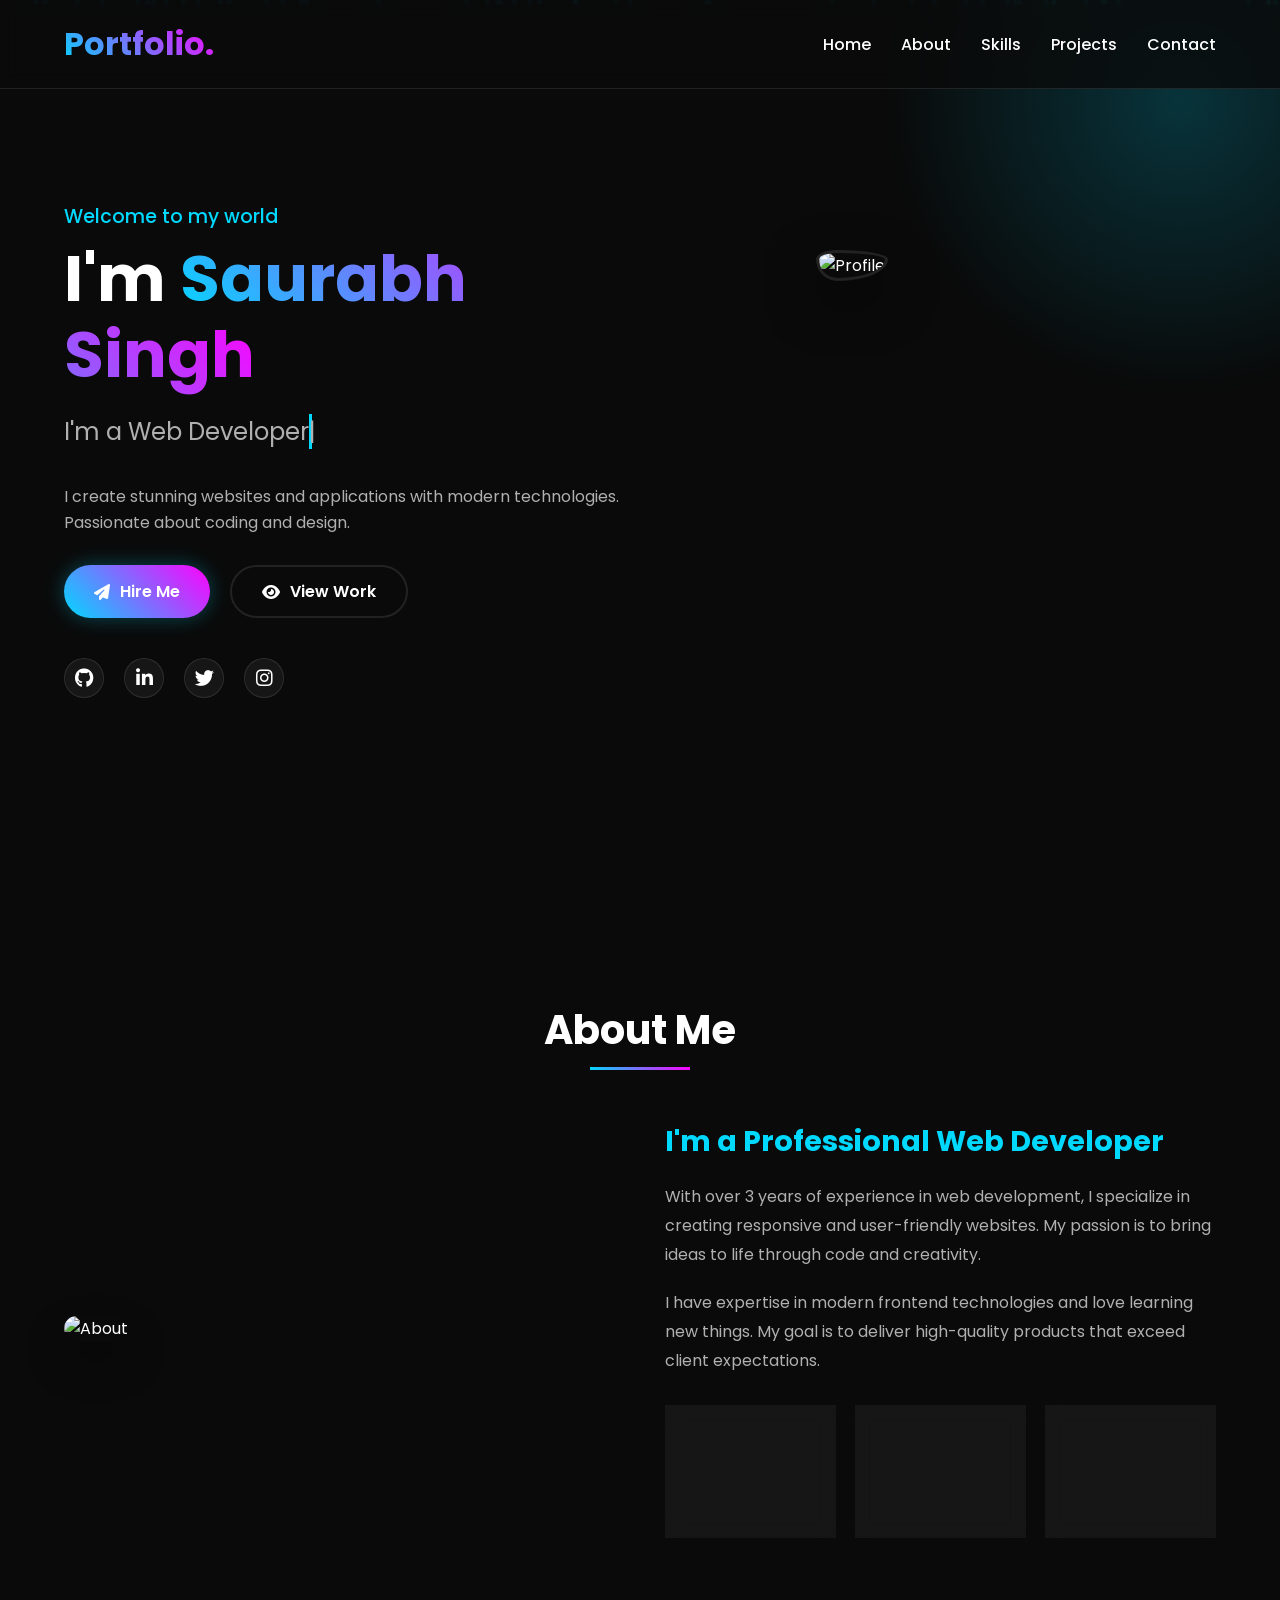
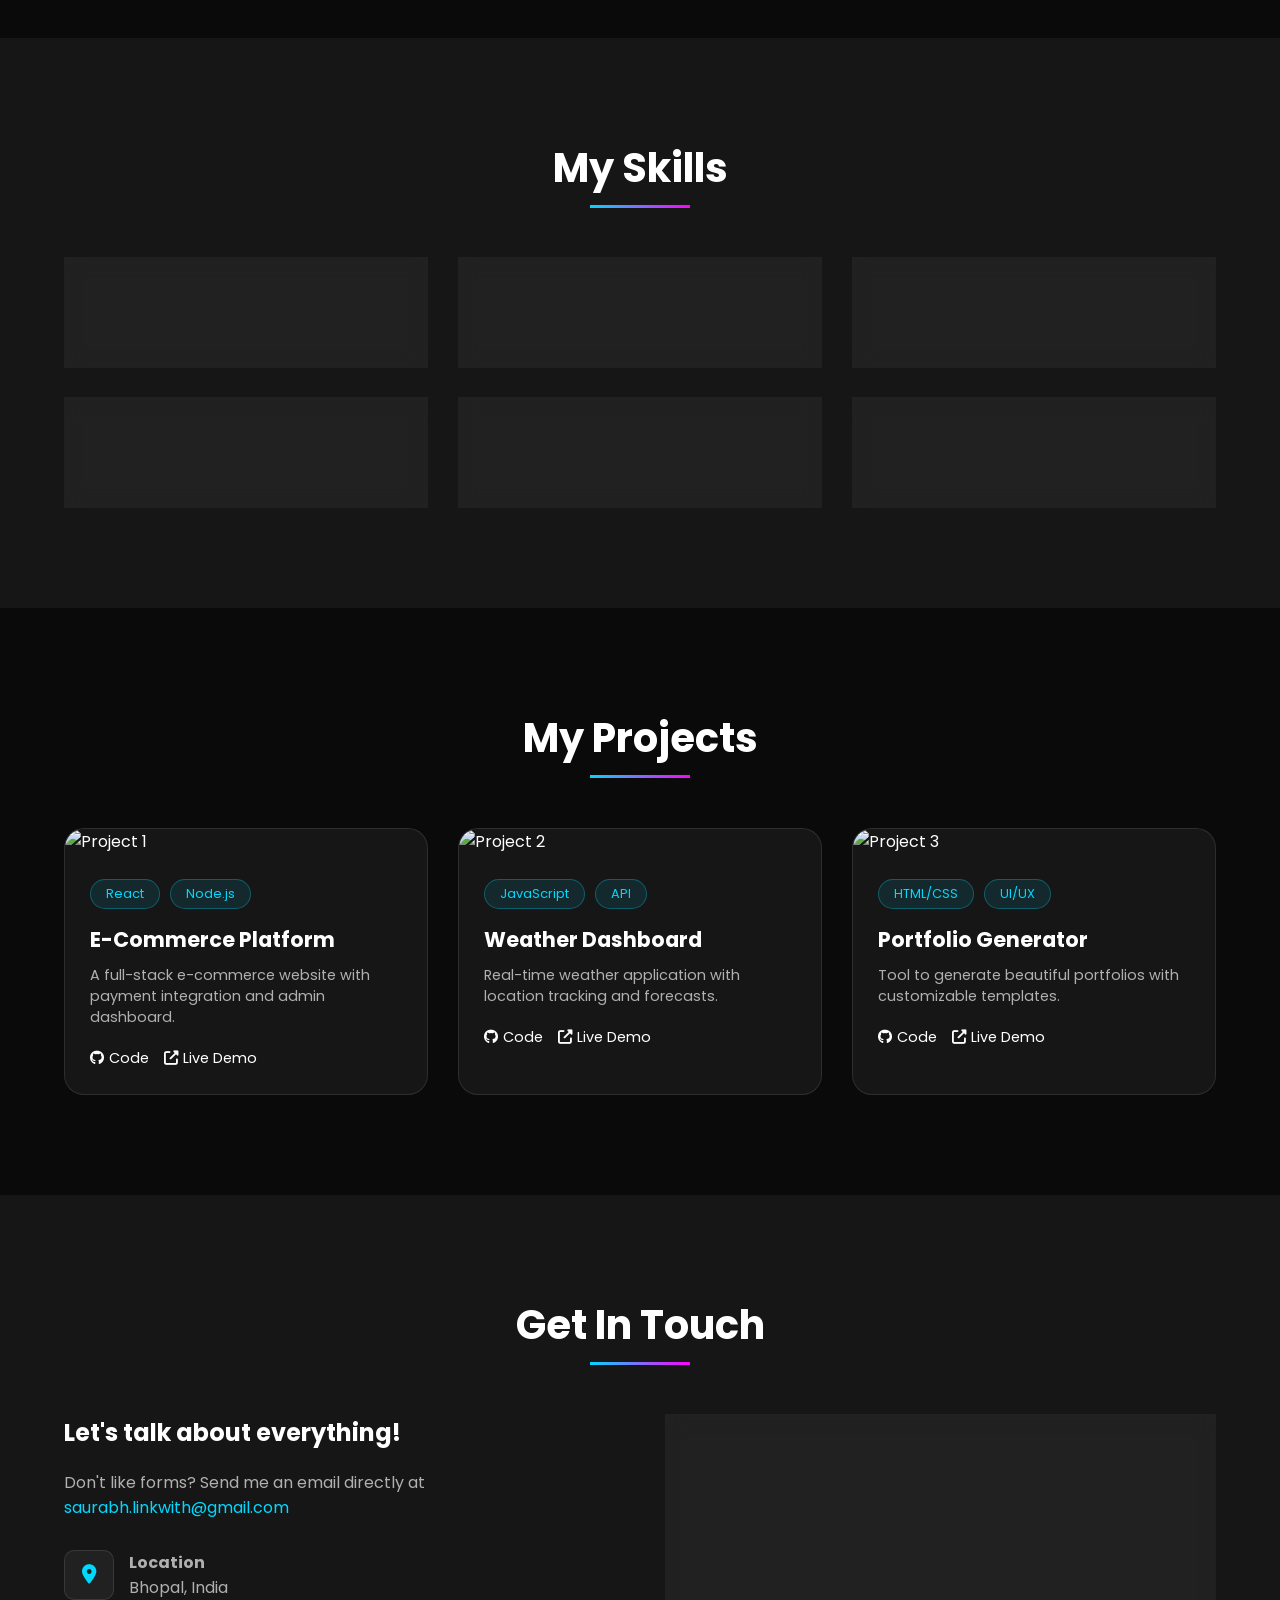
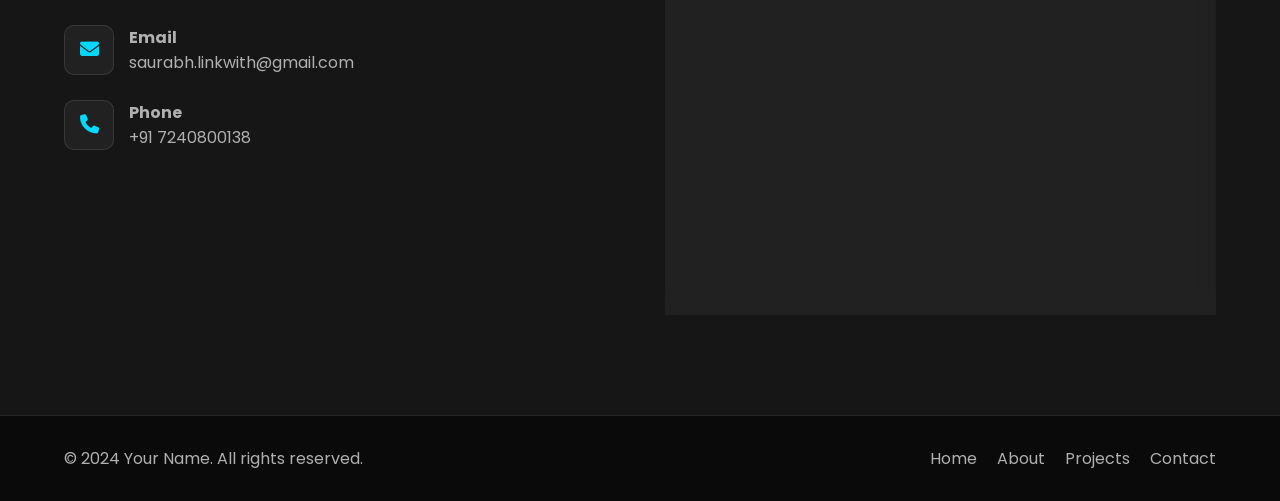
==== index.html @ 17ed1680 "Update index.html" ====
<!DOCTYPE html>
<html lang="en">
<head>
    <meta charset="UTF-8">
    <meta name="viewport" content="width=device-width, initial-scale=1.0">
    <title>Portfolio | Creative Developer</title>
    <link rel="stylesheet" href="style.css">
   
    <link rel="stylesheet" href="https://cdnjs.cloudflare.com/ajax/libs/font-awesome/6.4.0/css/all.min.css">
    <link href="https://fonts.googleapis.com/css2?family=Poppins:wght@300;400;500;600;700;800&display=swap" rel="stylesheet">
   <script src="script.js" defer></script>
</head>
<body>

    <!-- Preloader -->
    <div class="preloader">
        <div class="loader"></div>
    </div>

    <!-- Particles Background -->
    <div class="particles" id="particles"></div>

    <!-- Navigation -->
    <nav>
        <div class="logo">Portfolio.</div>
        <ul class="nav-links" id="navLinks">
            <li><a href="#home">Home</a></li>
            <li><a href="#about">About</a></li>
            <li><a href="#skills">Skills</a></li>
            <li><a href="#projects">Projects</a></li>
            <li><a href="#contact">Contact</a></li>
        </ul>
        <div class="hamburger" id="hamburger">
            <span></span>
            <span></span>
            <span></span>
        </div>
    </nav>

    <!-- Hero Section -->
    <section class="hero" id="home">
        <div class="hero-content">
            <div class="hero-subtitle">Welcome to my world</div>
            <h1 class="hero-title">I'm <span>Saurabh Singh</span></h1>
            <div class="typing-text">
                I'm a <span id="typing"></span><span class="cursor">|</span>
            </div>
            <p style="color: var(--text-gray); margin-bottom: 30px; line-height: 1.6;">
                I create stunning websites and applications with modern technologies. 
                Passionate about coding and design.
            </p>
            <div class="hero-buttons">
                <a href="#contact" class="btn btn-primary">
                    <i class="fas fa-paper-plane"></i> Hire Me
                </a>
                <a href="#projects" class="btn btn-secondary">
                    <i class="fas fa-eye"></i> View Work
                </a>
            </div>
            <div class="social-links">
                <a href="#"><i class="fab fa-github"></i></a>
                <a href="#"><i class="fab fa-linkedin-in"></i></a>
                <a href="#"><i class="fab fa-twitter"></i></a>
                <a href="#"><i class="fab fa-instagram"></i></a>
            </div>
        </div>
        <div class="hero-image">
            <img src="https://images.unsplash.com/photo-1507003211169-0a1dd7228f2d?w=400&h=400&fit=crop" alt="Profile">
        </div>
    </section>

    <!-- About Section -->
    <section id="about" class="reveal">
        <h2 class="section-title">About Me</h2>
        <div class="about-container">
            <div class="about-img">
                <img src="https://images.unsplash.com/photo-1498050108023-c5249f4df085?w=600&h=400&fit=crop" alt="About">
            </div>
            <div class="about-content">
                <h3>I'm a Professional Web Developer</h3>
                <p>
                    With over 3 years of experience in web development, I specialize in creating 
                    responsive and user-friendly websites. My passion is to bring ideas to life 
                    through code and creativity.
                </p>
                <p>
                    I have expertise in modern frontend technologies and love learning new things. 
                    My goal is to deliver high-quality products that exceed client expectations.
                </p>
                <div class="stats">
                    <div class="stat-item">
                        <div class="stat-number">50+</div>
                        <div class="stat-label">Projects Completed</div>
                    </div>
                    <div class="stat-item">
                        <div class="stat-number">30+</div>
                        <div class="stat-label">Happy Clients</div>
                    </div>
                    <div class="stat-item">
                        <div class="stat-number">3+</div>
                        <div class="stat-label">Years Experience</div>
                    </div>
                </div>
            </div>
        </div>
    </section>

    <!-- Skills Section -->
    <section id="skills" class="skills reveal">
        <h2 class="section-title">My Skills</h2>
        <div class="skills-container">
            <div class="skill-card">
                <div class="skill-header">
                    <span class="skill-name"><i class="fab fa-html5" style="color: #e34f26;"></i> HTML5</span>
                    <span class="skill-percent">95%</span>
                </div>
                <div class="skill-bar">
                    <div class="skill-progress" data-width="95"></div>
                </div>
            </div>

            <div class="skill-card">
                <div class="skill-header">
                    <span class="skill-name"><i class="fab fa-css3-alt" style="color: #264de4;"></i> CSS3</span>
                    <span class="skill-percent">90%</span>
                </div>
                <div class="skill-bar">
                    <div class="skill-progress" data-width="90"></div>
                </div>
            </div>

            <div class="skill-card">
                <div class="skill-header">
                    <span class="skill-name"><i class="fab fa-js" style="color: #f7df1e;"></i> JavaScript</span>
                    <span class="skill-percent">85%</span>
                </div>
                <div class="skill-bar">
                    <div class="skill-progress" data-width="85"></div>
                </div>
            </div>

            <div class="skill-card">
                <div class="skill-header">
                    <span class="skill-name"><i class="fab fa-react" style="color: #61dafb;"></i> React</span>
                    <span class="skill-percent">80%</span>
                </div>
                <div class="skill-bar">
                    <div class="skill-progress" data-width="80"></div>
                </div>
            </div>

            <div class="skill-card">
                <div class="skill-header">
                    <span class="skill-name"><i class="fab fa-node" style="color: #339933;"></i> Node.js</span>
                    <span class="skill-percent">75%</span>
                </div>
                <div class="skill-bar">
                    <div class="skill-progress" data-width="75"></div>
                </div>
            </div>

            <div class="skill-card">
                <div class="skill-header">
                    <span class="skill-name"><i class="fas fa-database" style="color: #ff6b6b;"></i> MongoDB</span>
                    <span class="skill-percent">70%</span>
                </div>
                <div class="skill-bar">
                    <div class="skill-progress" data-width="70"></div>
                </div>
            </div>
        </div>
    </section>

    <!-- Projects Section -->
    <section id="projects" class="reveal">
        <h2 class="section-title">My Projects</h2>
        <div class="projects-grid">
            <div class="project-card">
                <img src="https://images.unsplash.com/photo-1460925895917-afdab827c52f?w=600&h=400&fit=crop" alt="Project 1" class="project-img">
                <div class="project-content">
                    <div class="project-tags">
                        <span class="tag">React</span>
                        <span class="tag">Node.js</span>
                    </div>
                    <h3 class="project-title">E-Commerce Platform</h3>
                    <p class="project-desc">A full-stack e-commerce website with payment integration and admin dashboard.</p>
                    <div class="project-links">
                        <a href="#"><i class="fab fa-github"></i> Code</a>
                        <a href="#"><i class="fas fa-external-link-alt"></i> Live Demo</a>
                    </div>
                </div>
            </div>

            <div class="project-card">
                <img src="https://images.unsplash.com/photo-1551288049-bebda4e38f71?w=600&h=400&fit=crop" alt="Project 2" class="project-img">
                <div class="project-content">
                    <div class="project-tags">
                        <span class="tag">JavaScript</span>
                        <span class="tag">API</span>
                    </div>
                    <h3 class="project-title">Weather Dashboard</h3>
                    <p class="project-desc">Real-time weather application with location tracking and forecasts.</p>
                    <div class="project-links">
                        <a href="#"><i class="fab fa-github"></i> Code</a>
                        <a href="#"><i class="fas fa-external-link-alt"></i> Live Demo</a>
                    </div>
                </div>
            </div>

            <div class="project-card">
                <img src="https://images.unsplash.com/photo-1555421689-d68471e189f2?w=600&h=400&fit=crop" alt="Project 3" class="project-img">
                <div class="project-content">
                    <div class="project-tags">
                        <span class="tag">HTML/CSS</span>
                        <span class="tag">UI/UX</span>
                    </div>
                    <h3 class="project-title">Portfolio Generator</h3>
                    <p class="project-desc">Tool to generate beautiful portfolios with customizable templates.</p>
                    <div class="project-links">
                        <a href="#"><i class="fab fa-github"></i> Code</a>
                        <a href="#"><i class="fas fa-external-link-alt"></i> Live Demo</a>
                    </div>
                </div>
            </div>
        </div>
    </section>

    <!-- Contact Section -->
    <section id="contact" class="contact reveal">
        <h2 class="section-title">Get In Touch</h2>
        <div class="contact-container">
            <div class="contact-info">
                <h3>Let's talk about everything!</h3>
                <p style="color: var(--text-gray); margin-bottom: 30px;">
                    Don't like forms? Send me an email directly at 
                    <span style="color: var(--primary-color);">saurabh.linkwith@gmail.com</span>
                </p>
                
                <div class="contact-item">
                    <div class="contact-icon">
                        <i class="fas fa-map-marker-alt"></i>
                    </div>
                    <div>
                        <h4>Location</h4>
                        <p>Bhopal, India</p>
                    </div>
                </div>

                <div class="contact-item">
                    <div class="contact-icon">
                        <i class="fas fa-envelope"></i>
                    </div>
                    <div>
                        <h4>Email</h4>
                        <p>saurabh.linkwith@gmail.com</p>
                    </div>
                </div>

                <div class="contact-item">
                    <div class="contact-icon">
                        <i class="fas fa-phone"></i>
                    </div>
                    <div>
                        <h4>Phone</h4>
                        <p>+91 7240800138</p>
                    </div>
                </div>
            </div>

         <form class="contact-form" action="https://formsubmit.co/saurabh.linkwith@gmail.com" method="POST">

    <div class="form-group">
        <input type="text" name="name" placeholder="Your Name" required>
    </div>

    <div class="form-group">
        <input type="email" name="email" placeholder="Your Email" required>
    </div>

    <div class="form-group">
        <input type="text" name="subject" placeholder="Subject">
    </div>

    <div class="form-group">
        <textarea name="message" placeholder="Your Message" required></textarea>
    </div>

    <input type="hidden" name="_captcha" value="false">
    <input type="hidden" name="_template" value="table">
    <input type="hidden" name="_subject" value="New Portfolio Message!">

    <button type="submit" class="submit-btn">
        Send Message
    </button>

</form>

        </div>
    </section>

    <!-- Footer -->
    <footer>
    
        <div class="footer-content">
            <p>&copy; 2024 Your Name. All rights reserved.</p>
            
                        <div class="footer-links">
                <a href="#home">Home</a>
                <a href="#about">About</a>
                <a href="#projects">Projects</a>
                <a href="#contact">Contact</a>
            </div>
        </div>
    </footer>
    
 
   
</body>
</html>
---- style.css ----
* {
            margin: 0;
            padding: 0;
            box-sizing: border-box;
            font-family: 'Poppins', sans-serif;
        }

        :root {
            --primary-color: #00d9ff;
            --secondary-color: #ff00ff;
            --bg-dark: #0a0a0a;
            --bg-light: #161616;
            --text-white: #ffffff;
            --text-gray: #b0b0b0;
            --glass-bg: rgba(255, 255, 255, 0.05);
            --glass-border: rgba(255, 255, 255, 0.1);
        }

        html {
            scroll-behavior: smooth;
        }

        body {
            background-color: var(--bg-dark);
            color: var(--text-white);
            overflow-x: hidden;
        }

        /* Custom Scrollbar */
        ::-webkit-scrollbar {
            width: 10px;
        }

        ::-webkit-scrollbar-track {
            background: var(--bg-dark);
        }

        ::-webkit-scrollbar-thumb {
            background: var(--primary-color);
            border-radius: 5px;
        }

        /* Preloader */
        .preloader {
            position: fixed;
            top: 0;
            left: 0;
            width: 100%;
            height: 100%;
            background: var(--bg-dark);
            display: flex;
            justify-content: center;
            align-items: center;
            z-index: 9999;
            transition: opacity 0.5s ease;
        }

        .preloader.hidden {
            opacity: 0;
            pointer-events: none;
        }

        .loader {
            width: 50px;
            height: 50px;
            border: 3px solid transparent;
            border-top-color: var(--primary-color);
            border-radius: 50%;
            animation: spin 1s linear infinite;
        }

        @keyframes spin {
            to { transform: rotate(360deg); }
        }

        /* Navigation */
        nav {
            position: fixed;
            top: 0;
            width: 100%;
            padding: 20px 5%;
            display: flex;
            justify-content: space-between;
            align-items: center;
            z-index: 1000;
            background: rgba(10, 10, 10, 0.8);
            backdrop-filter: blur(10px);
            border-bottom: 1px solid var(--glass-border);
        }

        .logo {
            font-size: 2rem;
            font-weight: 700;
            background: linear-gradient(45deg, var(--primary-color), var(--secondary-color));
            -webkit-background-clip: text;
            -webkit-text-fill-color: transparent;
            cursor: pointer;
        }

        .nav-links {
            display: flex;
            gap: 30px;
            list-style: none;
        }

        .nav-links a {
            color: var(--text-white);
            text-decoration: none;
            font-weight: 500;
            position: relative;
            transition: 0.3s;
        }

        .nav-links a::after {
            content: '';
            position: absolute;
            bottom: -5px;
            left: 0;
            width: 0;
            height: 2px;
            background: var(--primary-color);
            transition: 0.3s;
        }

        .nav-links a:hover::after {
            width: 100%;
        }

        .nav-links a:hover {
            color: var(--primary-color);
        }

        .hamburger {
            display: none;
            flex-direction: column;
            cursor: pointer;
            gap: 5px;
        }

        .hamburger span {
            width: 25px;
            height: 3px;
            background: var(--text-white);
            transition: 0.3s;
            border-radius: 3px;
        }

        /* Hero Section */
        .hero {
            min-height: 100vh;
            display: flex;
            align-items: center;
            padding: 0 5%;
            position: relative;
            overflow: hidden;
        }

        .hero::before {
            content: '';
            position: absolute;
            width: 600px;
            height: 600px;
            background: radial-gradient(circle, var(--primary-color) 0%, transparent 70%);
            opacity: 0.2;
            top: -200px;
            right: -200px;
            animation: float 6s ease-in-out infinite;
        }

        @keyframes float {
            0%, 100% { transform: translate(0, 0); }
            50% { transform: translate(-30px, -30px); }
        }

        .hero-content {
            max-width: 600px;
            z-index: 1;
        }

        .hero-subtitle {
            color: var(--primary-color);
            font-size: 1.2rem;
            margin-bottom: 10px;
            font-weight: 500;
        }

        .hero-title {
            font-size: 4rem;
            font-weight: 700;
            line-height: 1.2;
            margin-bottom: 20px;
        }

        .hero-title span {
            background: linear-gradient(45deg, var(--primary-color), var(--secondary-color));
            -webkit-background-clip: text;
            -webkit-text-fill-color: transparent;
        }

        .typing-text {
            font-size: 1.5rem;
            color: var(--text-gray);
            margin-bottom: 30px;
            height: 40px;
        }

        .cursor {
            display: inline-block;
            width: 3px;
            background-color: var(--primary-color);
            animation: blink 1s infinite;
        }

        @keyframes blink {
            0%, 50% { opacity: 1; }
            51%, 100% { opacity: 0; }
        }

        .hero-buttons {
            display: flex;
            gap: 20px;
            margin-bottom: 40px;
        }

        .btn {
            padding: 12px 30px;
            border-radius: 30px;
            text-decoration: none;
            font-weight: 600;
            transition: 0.3s;
            display: inline-flex;
            align-items: center;
            gap: 10px;
        }

        .btn-primary {
            background: linear-gradient(45deg, var(--primary-color), var(--secondary-color));
            color: white;
            border: none;
            box-shadow: 0 0 20px rgba(0, 217, 255, 0.3);
        }

        .btn-primary:hover {
            transform: translateY(-3px);
            box-shadow: 0 10px 30px rgba(0, 217, 255, 0.5);
        }

        .btn-secondary {
            border: 2px solid var(--glass-border);
            color: var(--text-white);
            background: transparent;
        }

        .btn-secondary:hover {
            background: var(--glass-bg);
            border-color: var(--primary-color);
            transform: translateY(-3px);
        }

        .social-links {
            display: flex;
            gap: 20px;
        }

        .social-links a {
            width: 40px;
            height: 40px;
            border-radius: 50%;
            background: var(--glass-bg);
            border: 1px solid var(--glass-border);
            display: flex;
            align-items: center;
            justify-content: center;
            color: var(--text-white);
            text-decoration: none;
            transition: 0.3s;
            font-size: 1.2rem;
        }

        .social-links a:hover {
            background: var(--primary-color);
            transform: translateY(-5px) rotate(360deg);
            border-color: var(--primary-color);
        }

        .hero-image {
            position: absolute;
            right: 5%;
            top: 50%;
            transform: translateY(-50%);
            width: 400px;
            height: 400px;
            z-index: 1;
        }

        .hero-image img {
            width: 100%;
            height: 100%;
            object-fit: cover;
            border-radius: 30% 70% 70% 30% / 30% 30% 70% 70%;
            animation: morph 8s ease-in-out infinite;
            border: 3px solid var(--glass-border);
            box-shadow: 0 20px 50px rgba(0, 0, 0, 0.5);
        }

        @keyframes morph {
            0%, 100% { border-radius: 30% 70% 70% 30% / 30% 30% 70% 70%; }
            25% { border-radius: 58% 42% 75% 25% / 76% 46% 54% 24%; }
            50% { border-radius: 50% 50% 33% 67% / 55% 27% 73% 45%; }
            75% { border-radius: 33% 67% 58% 42% / 63% 68% 32% 37%; }
        }

        /* About Section */
        section {
            padding: 100px 5%;
        }

        .section-title {
            font-size: 2.5rem;
            text-align: center;
            margin-bottom: 60px;
            position: relative;
        }

        .section-title::after {
            content: '';
            position: absolute;
            bottom: -10px;
            left: 50%;
            transform: translateX(-50%);
            width: 100px;
            height: 3px;
            background: linear-gradient(45deg, var(--primary-color), var(--secondary-color));
        }

        .about-container {
            display: grid;
            grid-template-columns: 1fr 1fr;
            gap: 50px;
            align-items: center;
        }

        .about-img {
            position: relative;
        }

        .about-img img {
            width: 100%;
            border-radius: 20px;
            box-shadow: 0 20px 40px rgba(0, 0, 0, 0.3);
        }

        .about-content h3 {
            font-size: 1.8rem;
            margin-bottom: 20px;
            color: var(--primary-color);
        }

        .about-content p {
            color: var(--text-gray);
            line-height: 1.8;
            margin-bottom: 20px;
        }

        .stats {
            display: grid;
            grid-template-columns: repeat(3, 1fr);
            gap: 20px;
            margin-top: 30px;
        }

        .stat-item {
            text-align: center;
            padding: 20px;
            background: var(--glass-bg);
            border: 1px solid var(--glass-border);
            border-radius: 10px;
            backdrop-filter: blur(10px);
        }

        .stat-number {
            font-size: 2rem;
            font-weight: 700;
            color: var(--primary-color);
        }

        .stat-label {
            color: var(--text-gray);
            font-size: 0.9rem;
        }

        /* Skills Section */
        .skills {
            background: var(--bg-light);
        }

        .skills-container {
            display: grid;
            grid-template-columns: repeat(auto-fit, minmax(300px, 1fr));
            gap: 30px;
        }

        .skill-card {
            background: var(--glass-bg);
            border: 1px solid var(--glass-border);
            border-radius: 15px;
            padding: 30px;
            backdrop-filter: blur(10px);
            transition: 0.3s;
        }

        .skill-card:hover {
            transform: translateY(-10px);
            border-color: var(--primary-color);
            box-shadow: 0 10px 30px rgba(0, 217, 255, 0.1);
        }

        .skill-header {
            display: flex;
            justify-content: space-between;
            margin-bottom: 15px;
            align-items: center;
        }

        .skill-name {
            font-weight: 600;
            display: flex;
            align-items: center;
            gap: 10px;
        }

        .skill-percent {
            color: var(--primary-color);
            font-weight: 600;
        }

        .skill-bar {
            height: 8px;
            background: rgba(255, 255, 255, 0.1);
            border-radius: 10px;
            overflow: hidden;
        }

        .skill-progress {
            height: 100%;
            background: linear-gradient(45deg, var(--primary-color), var(--secondary-color));
            border-radius: 10px;
            width: 0;
            transition: width 1.5s ease;
        }

        /* Projects Section */
        .projects-grid {
            display: grid;
            grid-template-columns: repeat(auto-fit, minmax(350px, 1fr));
            gap: 30px;
        }

        .project-card {
            position: relative;
            border-radius: 20px;
            overflow: hidden;
            background: var(--bg-light);
            border: 1px solid var(--glass-border);
            transition: 0.3s;
        }

        .project-card:hover {
            transform: translateY(-10px);
            box-shadow: 0 20px 40px rgba(0, 0, 0, 0.4);
        }

        .project-img {
            width: 100%;
            height: 250px;
            object-fit: cover;
            transition: 0.5s;
        }

        .project-card:hover .project-img {
            transform: scale(1.1);
        }

        .project-content {
            padding: 25px;
        }

        .project-tags {
            display: flex;
            gap: 10px;
            margin-bottom: 15px;
            flex-wrap: wrap;
        }

        .tag {
            padding: 5px 15px;
            background: rgba(0, 217, 255, 0.1);
            color: var(--primary-color);
            border-radius: 20px;
            font-size: 0.8rem;
            border: 1px solid rgba(0, 217, 255, 0.3);
        }

        .project-title {
            font-size: 1.3rem;
            margin-bottom: 10px;
        }

        .project-desc {
            color: var(--text-gray);
            font-size: 0.9rem;
            margin-bottom: 20px;
        }

        .project-links {
            display: flex;
            gap: 15px;
        }

        .project-links a {
            color: var(--text-white);
            text-decoration: none;
            display: flex;
            align-items: center;
            gap: 5px;
            font-size: 0.9rem;
            transition: 0.3s;
        }

        .project-links a:hover {
            color: var(--primary-color);
        }

        /* Contact Section */
        .contact {
            background: var(--bg-light);
        }

        .contact-container {
            display: grid;
            grid-template-columns: 1fr 1fr;
            gap: 50px;
        }

        .contact-info h3 {
            font-size: 1.5rem;
            margin-bottom: 20px;
        }

        .contact-item {
            display: flex;
            align-items: center;
            gap: 15px;
            margin-bottom: 25px;
            color: var(--text-gray);
        }

        .contact-icon {
            width: 50px;
            height: 50px;
            background: var(--glass-bg);
            border: 1px solid var(--glass-border);
            border-radius: 10px;
            display: flex;
            align-items: center;
            justify-content: center;
            color: var(--primary-color);
            font-size: 1.2rem;
        }

        .contact-form {
            background: var(--glass-bg);
            border: 1px solid var(--glass-border);
            padding: 40px;
            border-radius: 20px;
            backdrop-filter: blur(10px);
        }

        .form-group {
            margin-bottom: 20px;
        }

        .form-group input,
        .form-group textarea {
            width: 100%;
            padding: 15px;
            background: rgba(255, 255, 255, 0.05);
            border: 1px solid var(--glass-border);
            border-radius: 10px;
            color: var(--text-white);
            font-family: 'Poppins', sans-serif;
            transition: 0.3s;
            outline: none;
        }

        .form-group input:focus,
        .form-group textarea:focus {
            border-color: var(--primary-color);
            background: rgba(255, 255, 255, 0.1);
        }

        .form-group textarea {
            resize: none;
            height: 120px;
        }

        .submit-btn {
            width: 100%;
            padding: 15px;
            background: linear-gradient(45deg, var(--primary-color), var(--secondary-color));
            border: none;
            border-radius: 10px;
            color: white;
            font-weight: 600;
            cursor: pointer;
            transition: 0.3s;
            font-size: 1rem;
        }

        .submit-btn:hover {
            transform: translateY(-3px);
            box-shadow: 0 10px 30px rgba(0, 217, 255, 0.3);
        }

        /* Footer */
        footer {
            background: var(--bg-dark);
            border-top: 1px solid var(--glass-border);
            padding: 30px 5%;
            text-align: center;
            color: var(--text-gray);
        }

        .footer-content {
            display: flex;
            justify-content: space-between;
            align-items: center;
            flex-wrap: wrap;
            gap: 20px;
        }

        .footer-links {
            display: flex;
            gap: 20px;
        }

        .footer-links a {
            color: var(--text-gray);
            text-decoration: none;
            transition: 0.3s;
        }

        .footer-links a:hover {
            color: var(--primary-color);
        }

        /* Responsive Design */
        @media (max-width: 968px) {
            .hero-image {
                display: none;
            }

            .hero-content {
                max-width: 100%;
                text-align: center;
            }

            .hero-buttons {
                justify-content: center;
            }

            .social-links {
                justify-content: center;
            }

            .about-container,
            .contact-container {
                grid-template-columns: 1fr;
            }

            .about-img {
                order: -1;
            }

            .nav-links {
                position: fixed;
                top: 70px;
                right: -100%;
                width: 100%;
                height: calc(100vh - 70px);
                background: var(--bg-dark);
                flex-direction: column;
                align-items: center;
                padding-top: 50px;
                transition: 0.3s;
                border-left: 1px solid var(--glass-border);
            }

            .nav-links.active {
                right: 0;
            }

            .hamburger {
                display: flex;
            }

            .hamburger.active span:nth-child(1) {
                transform: rotate(45deg) translate(5px, 5px);
            }

            .hamburger.active span:nth-child(2) {
                opacity: 0;
            }

            .hamburger.active span:nth-child(3) {
                transform: rotate(-45deg) translate(7px, -6px);
            }

            .hero-title {
                font-size: 2.5rem;
            }

            .projects-grid {
                grid-template-columns: 1fr;
            }
        }

        @media (max-width: 480px) {
            .hero-title {
                font-size: 2rem;
            }

            .typing-text {
                font-size: 1.2rem;
            }

            .section-title {
                font-size: 2rem;
            }

            .stats {
                grid-template-columns: 1fr;
            }

            .btn {
                padding: 10px 20px;
                font-size: 0.9rem;
            }
        }

        /* Scroll Animation Classes */
        .reveal {
            opacity: 0;
            transform: translateY(30px);
            transition: all 0.8s ease;
        }

        .reveal.active {
            opacity: 1;
            transform: translateY(0);
        }

        /* Particle Background Effect */
        .particles {
            position: fixed;
            top: 0;
            left: 0;
            width: 100%;
            height: 100%;
            pointer-events: none;
            z-index: -1;
        }

        .particle {
            position: absolute;
            width: 5px;
            height: 5px;
            background: var(--primary-color);
            border-radius: 50%;
            opacity: 0.3;
            animation: particle-float 20s infinite linear;
        }

        @keyframes particle-float {
            0% {
                transform: translateY(100vh) translateX(0);
                opacity: 0;
            }
            10% {
                opacity: 0.3;
            }
            90% {
                opacity: 0.3;
            }
            100% {
                transform: translateY(-100vh) translateX(100px);
                opacity: 0;
            }
        }
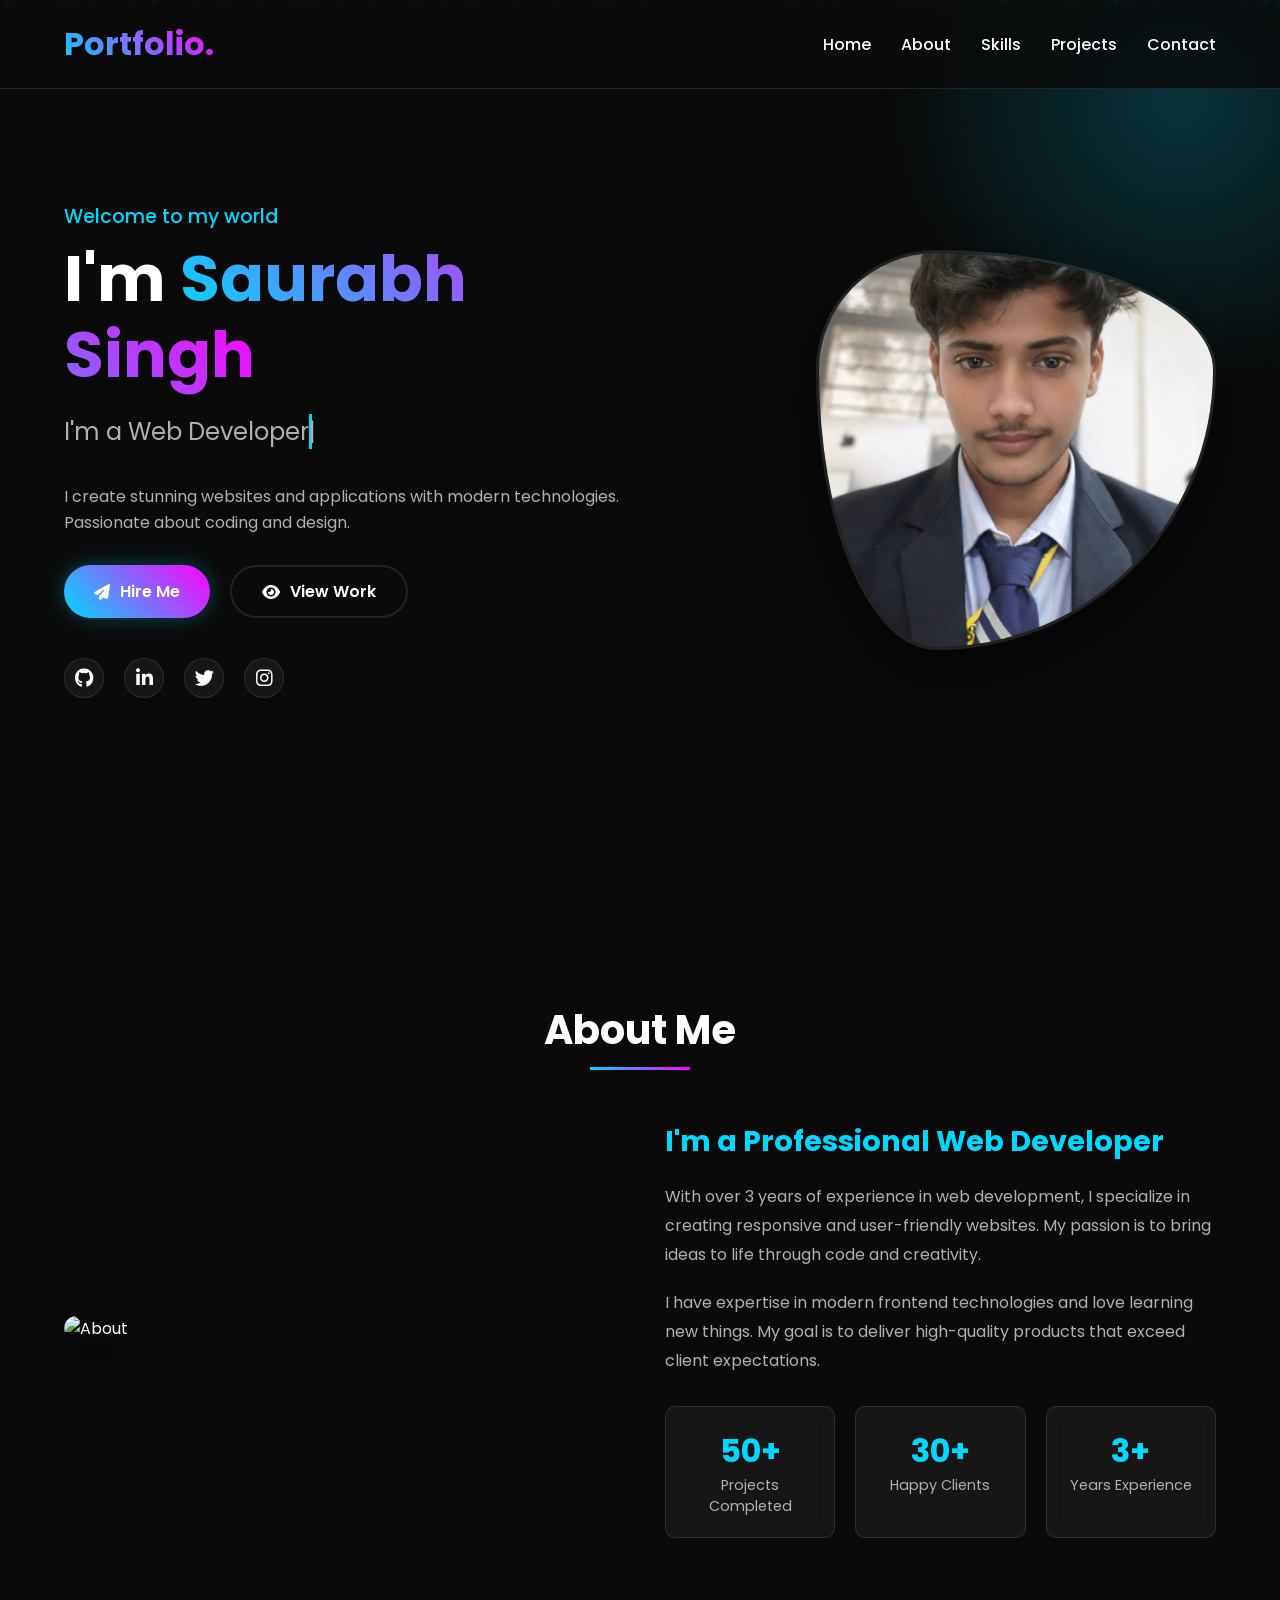
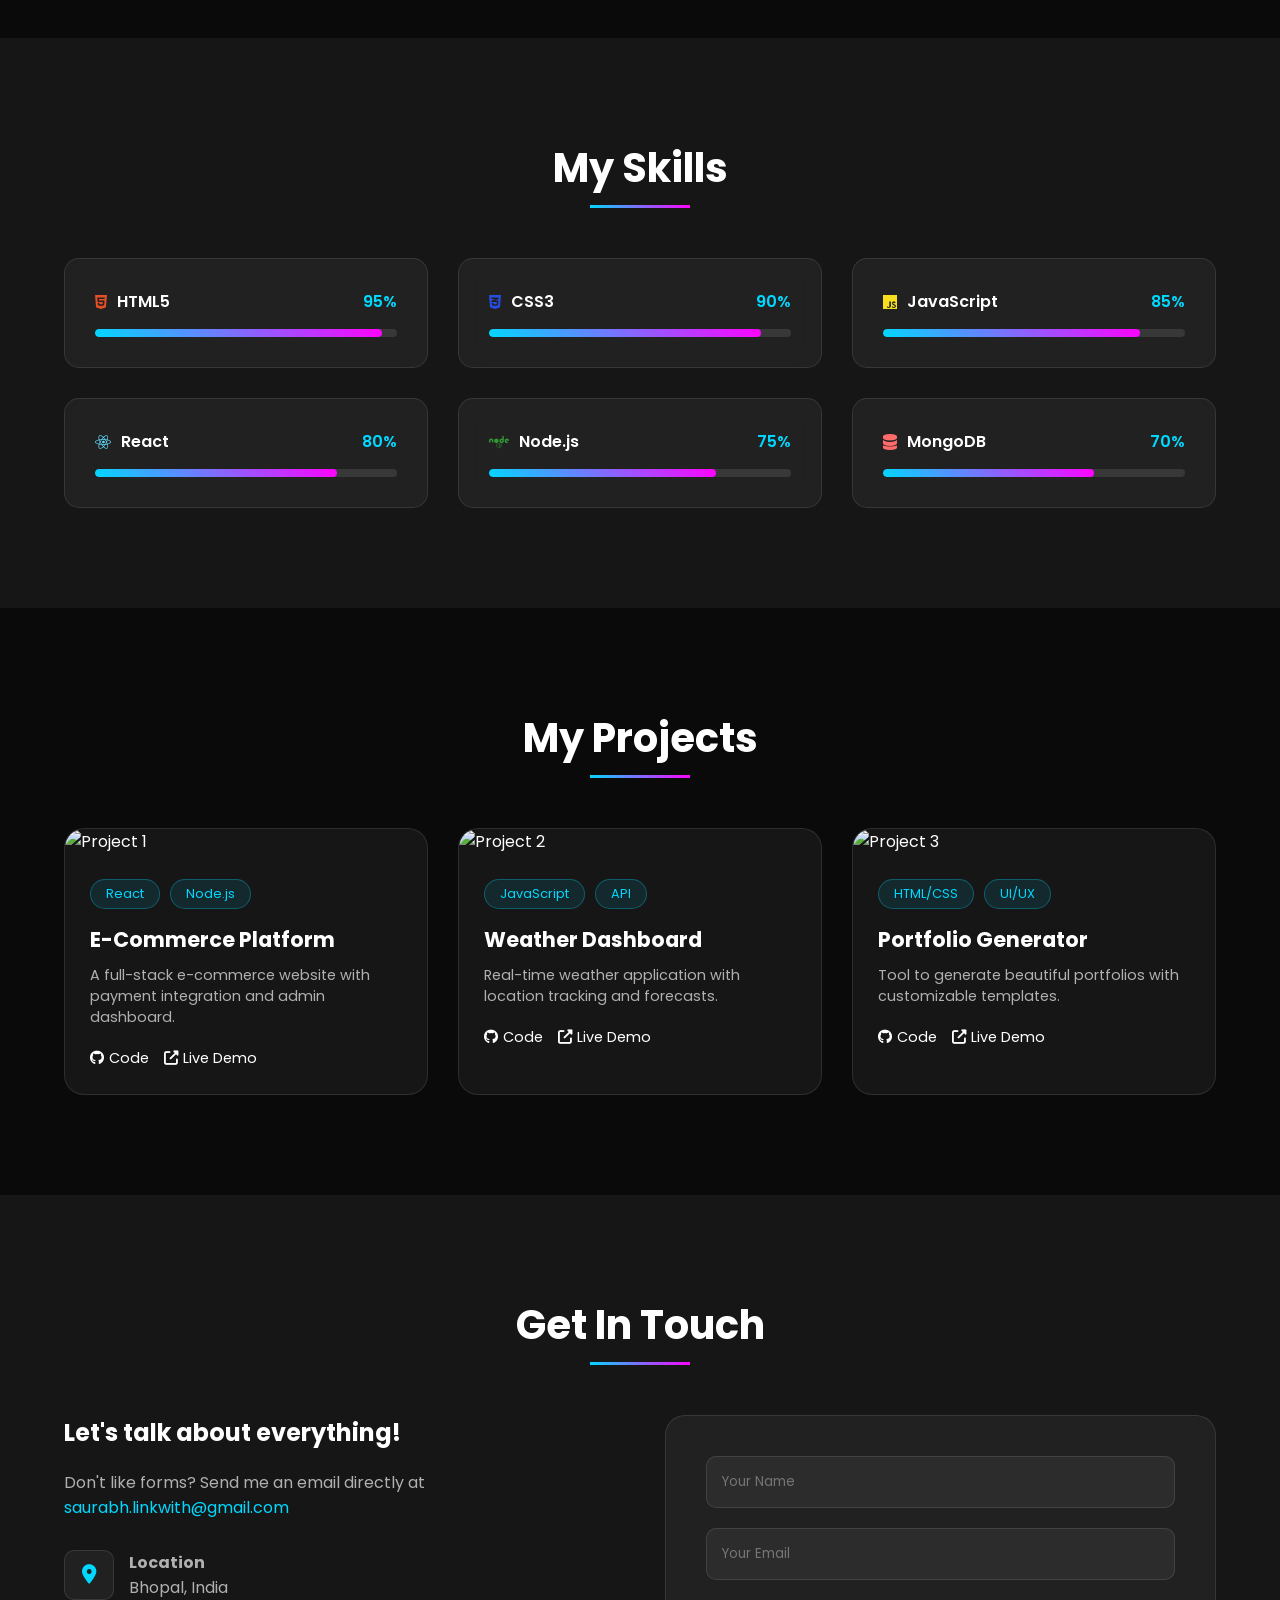
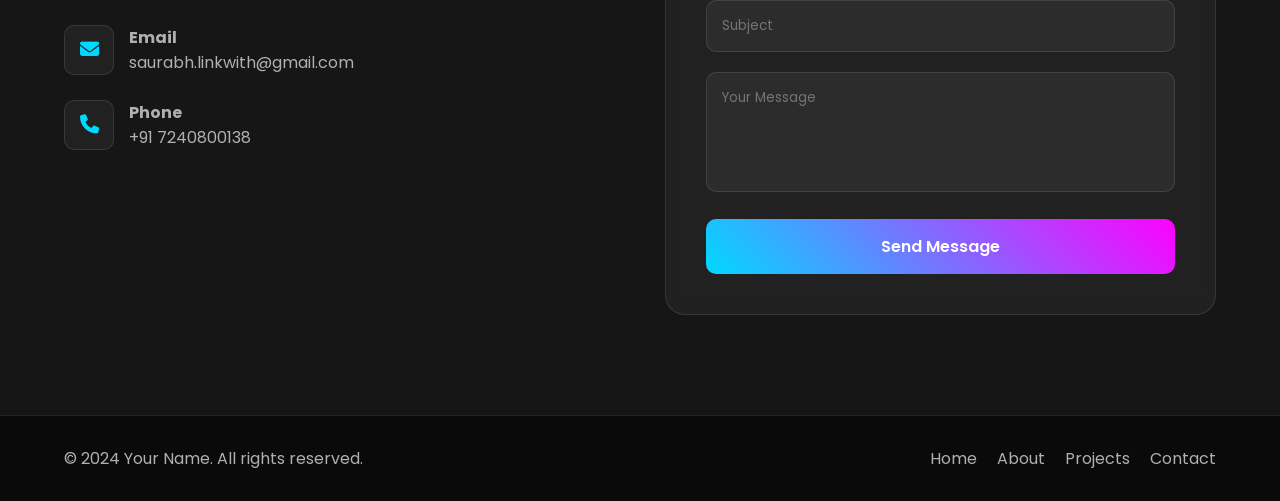
==== commit 5a51642e: "Update index.html" ====
--- a/index.html
+++ b/index.html
@@ -65,7 +65,7 @@
             </div>
         </div>
         <div class="hero-image">
-            <img src="https://images.unsplash.com/photo-1507003211169-0a1dd7228f2d?w=400&h=400&fit=crop" alt="Profile">
+            <img src="Saurabh.jpeg" alt="Profile">
         </div>
     </section>
 
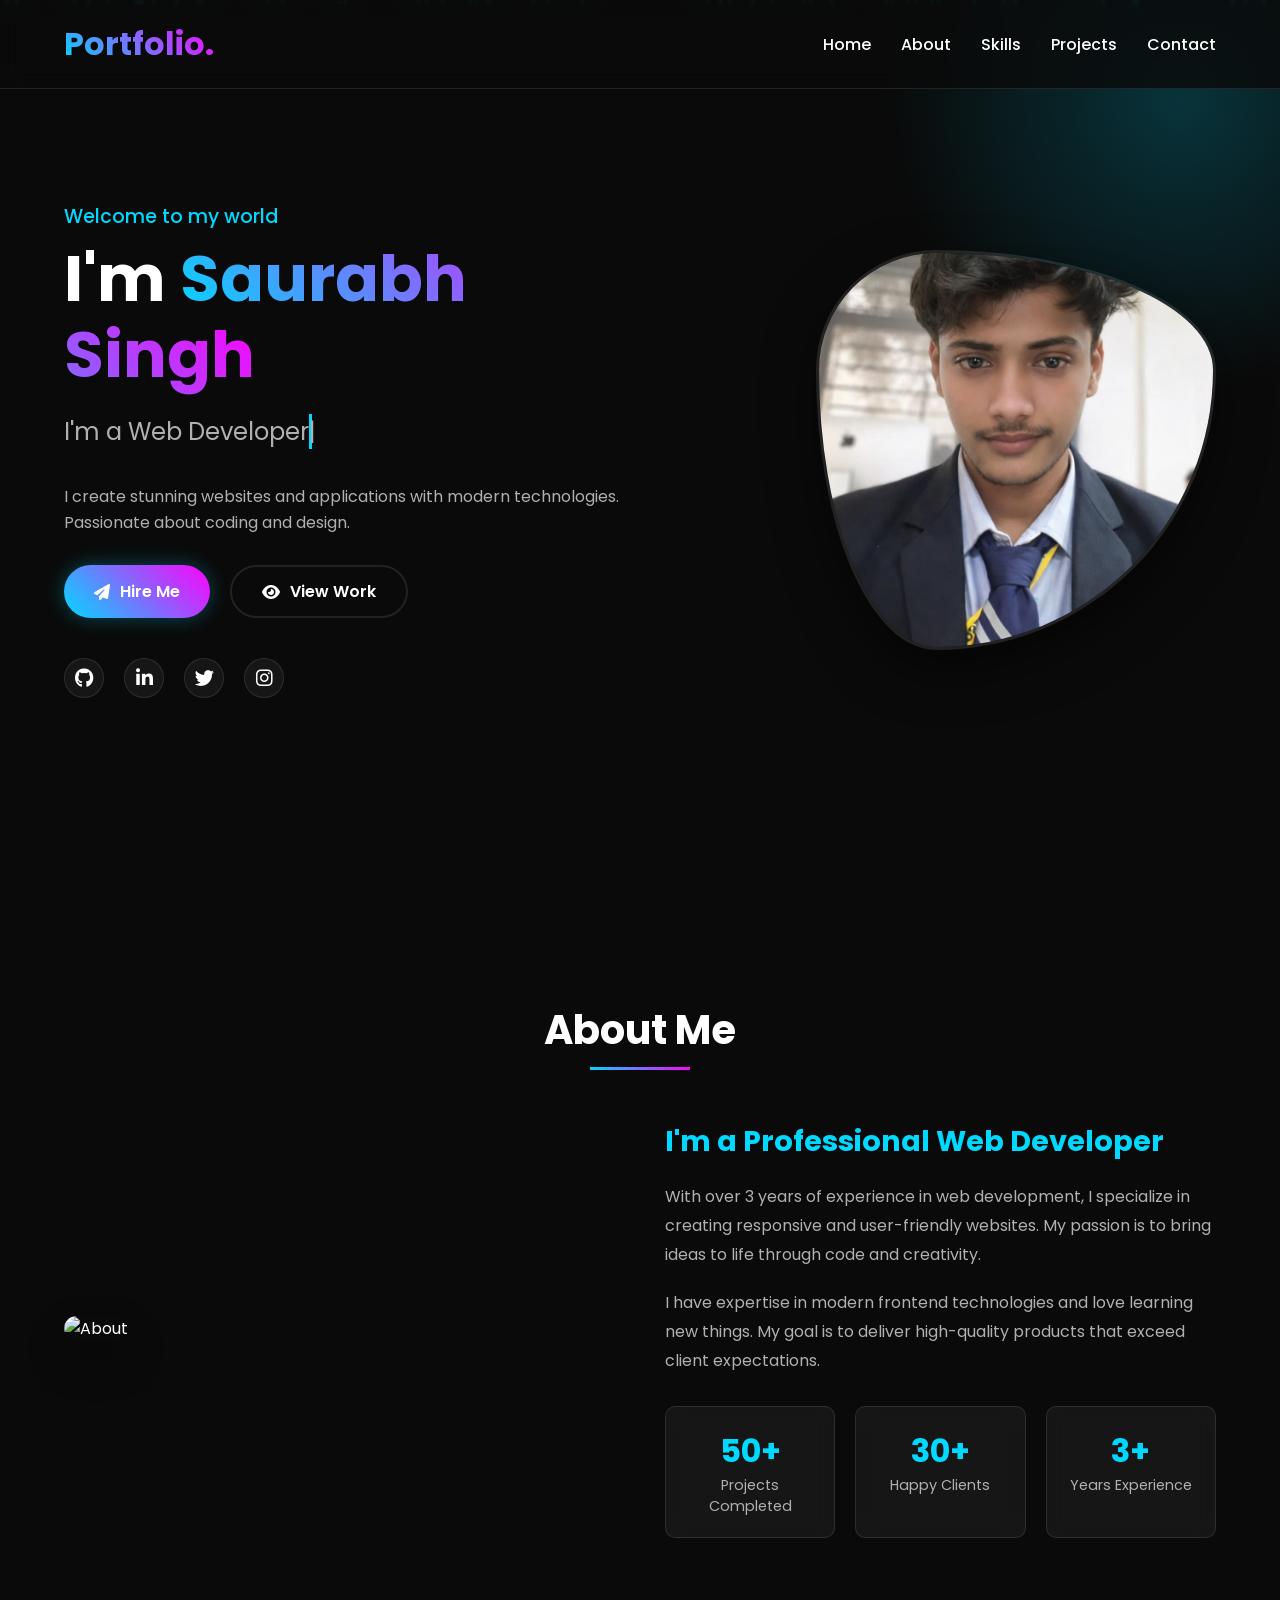
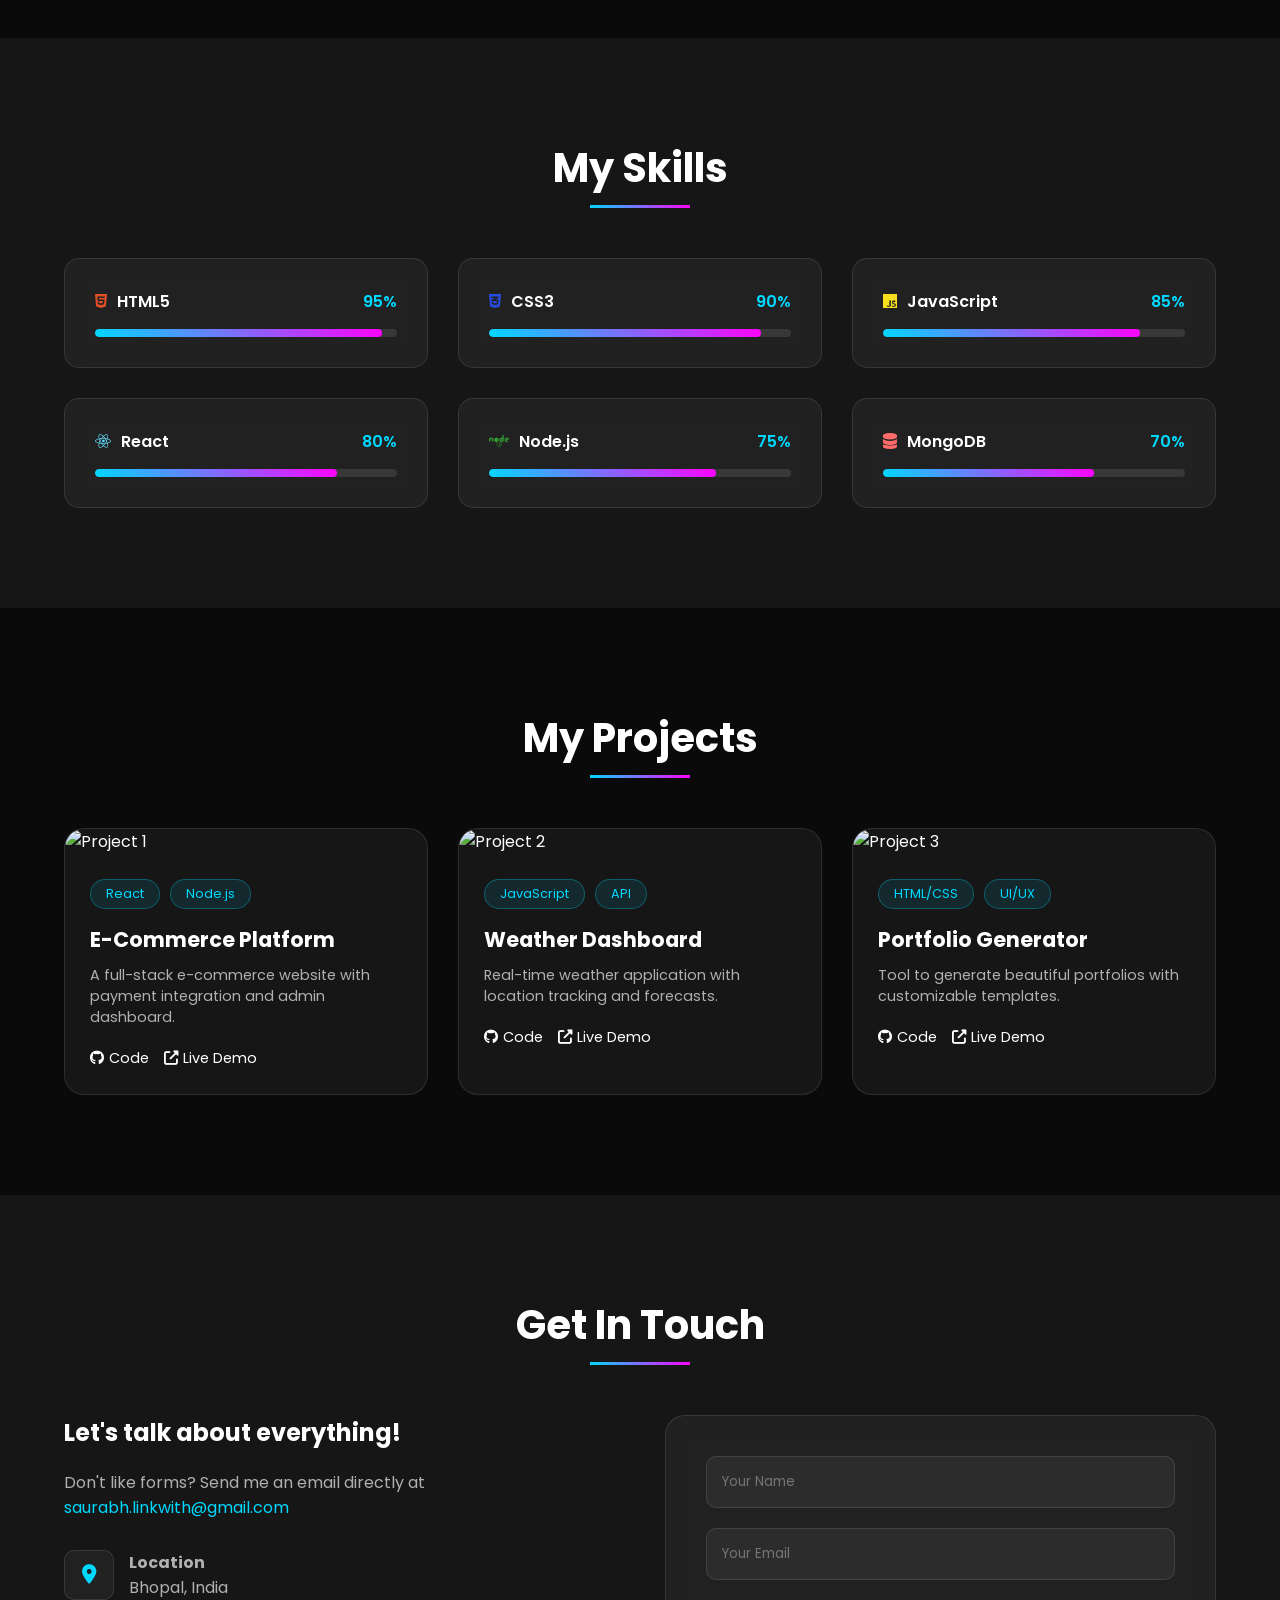
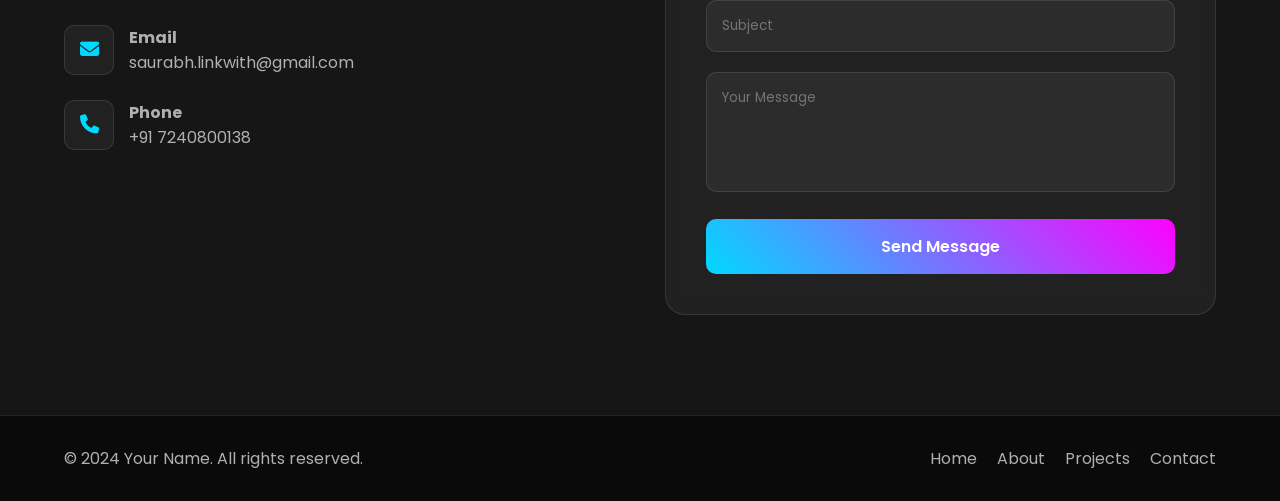
==== commit 6887a8f0: "Update index.html" ====
--- a/index.html
+++ b/index.html
@@ -58,8 +58,8 @@
                 </a>
             </div>
             <div class="social-links">
-                <a href="#"><i class="fab fa-github"></i></a>
-                <a href="#"><i class="fab fa-linkedin-in"></i></a>
+                <a href="https://github.com/Sourav-students"><i class="fab fa-github"></i></a>
+                <a href="https://www.linkedin.com/in/saurabh-singh-ab3848326?utm_source=share&utm_campaign=share_via&utm_content=profile&utm_medium=android_app"><i class="fab fa-linkedin-in"></i></a>
                 <a href="#"><i class="fab fa-twitter"></i></a>
                 <a href="#"><i class="fab fa-instagram"></i></a>
             </div>
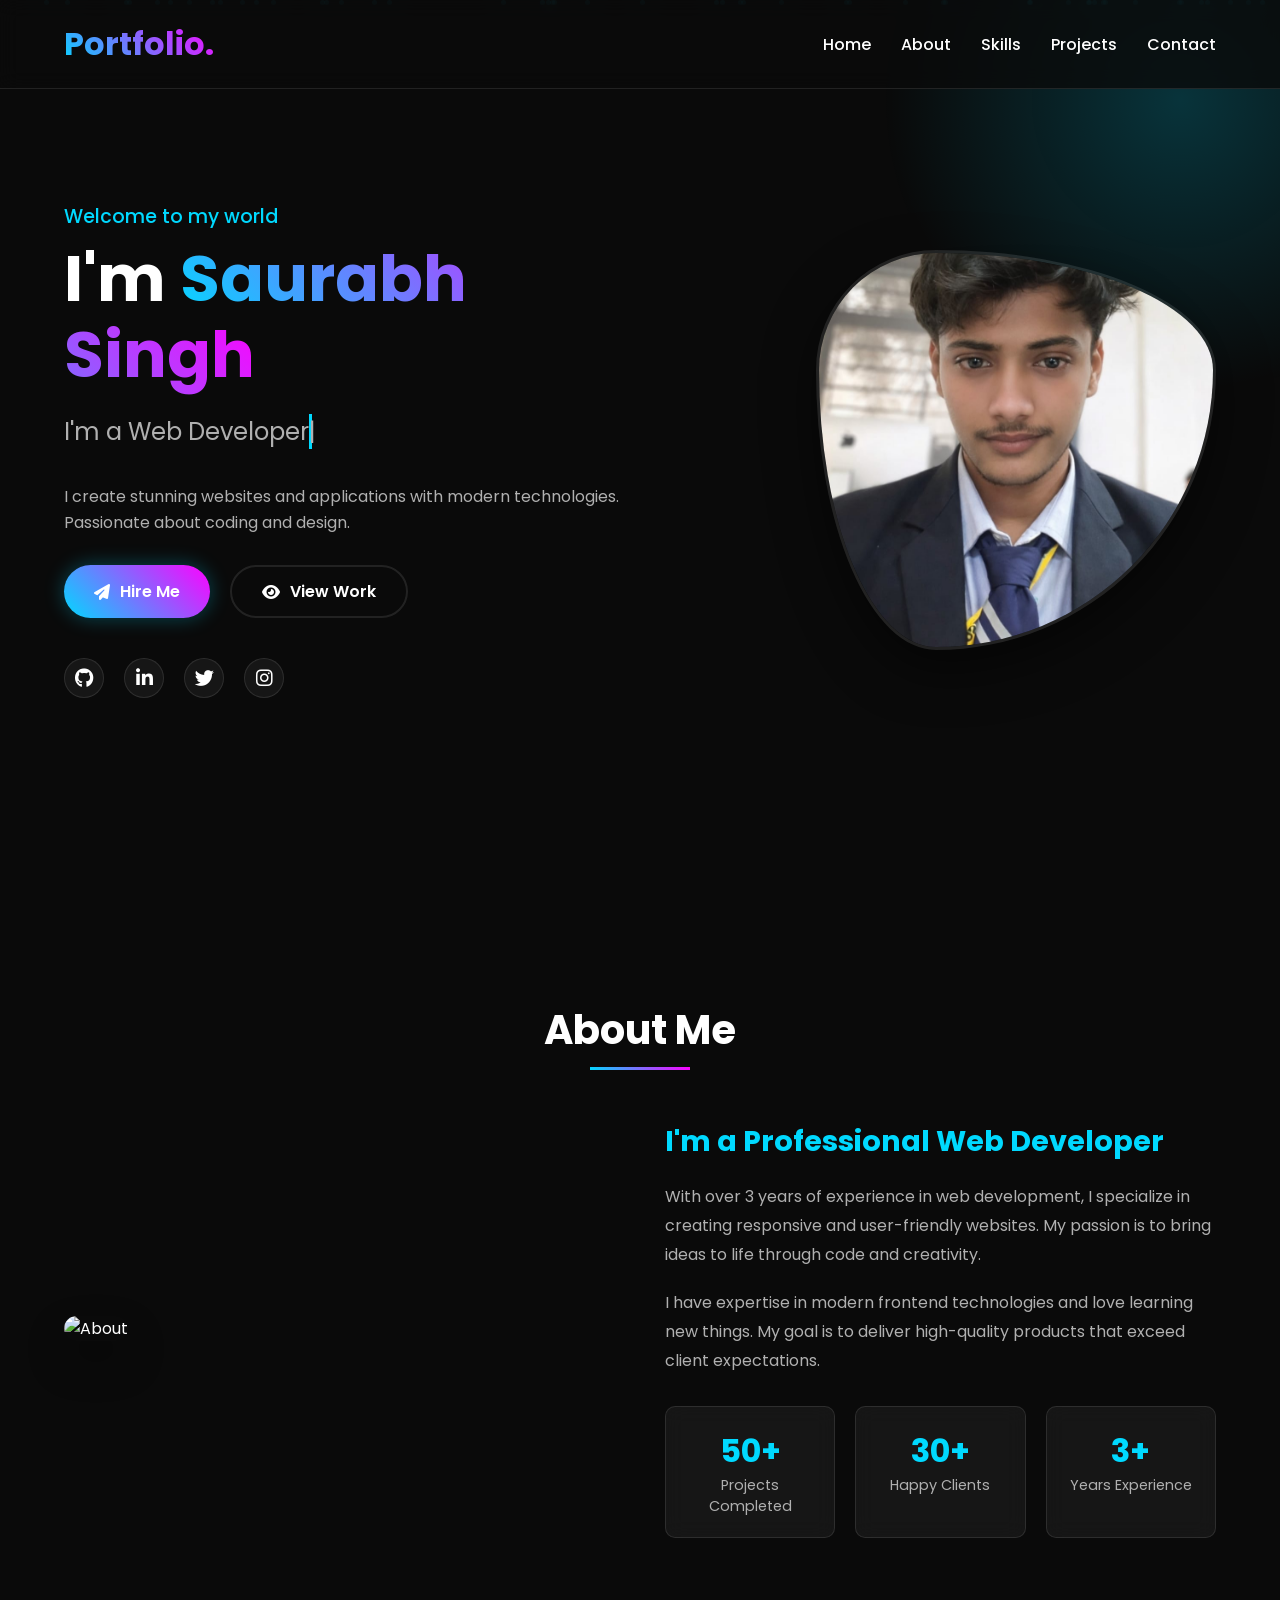
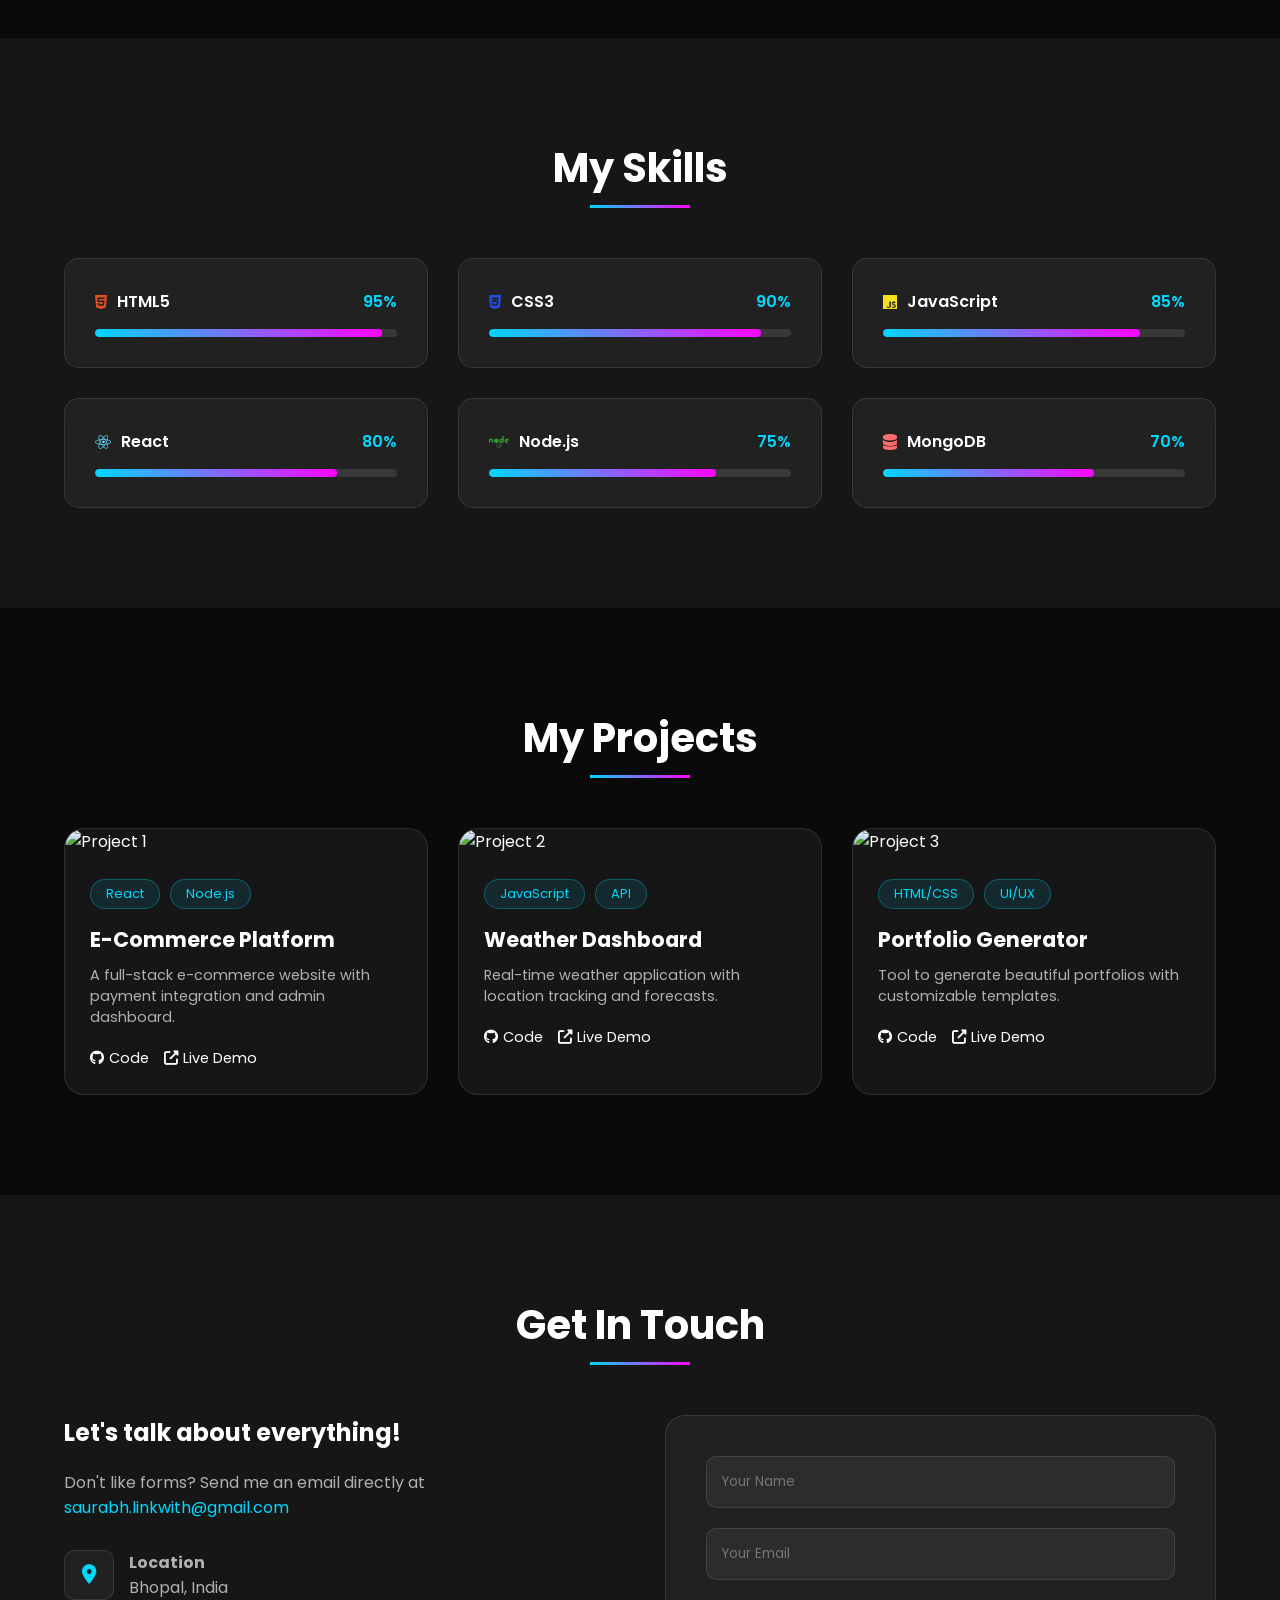
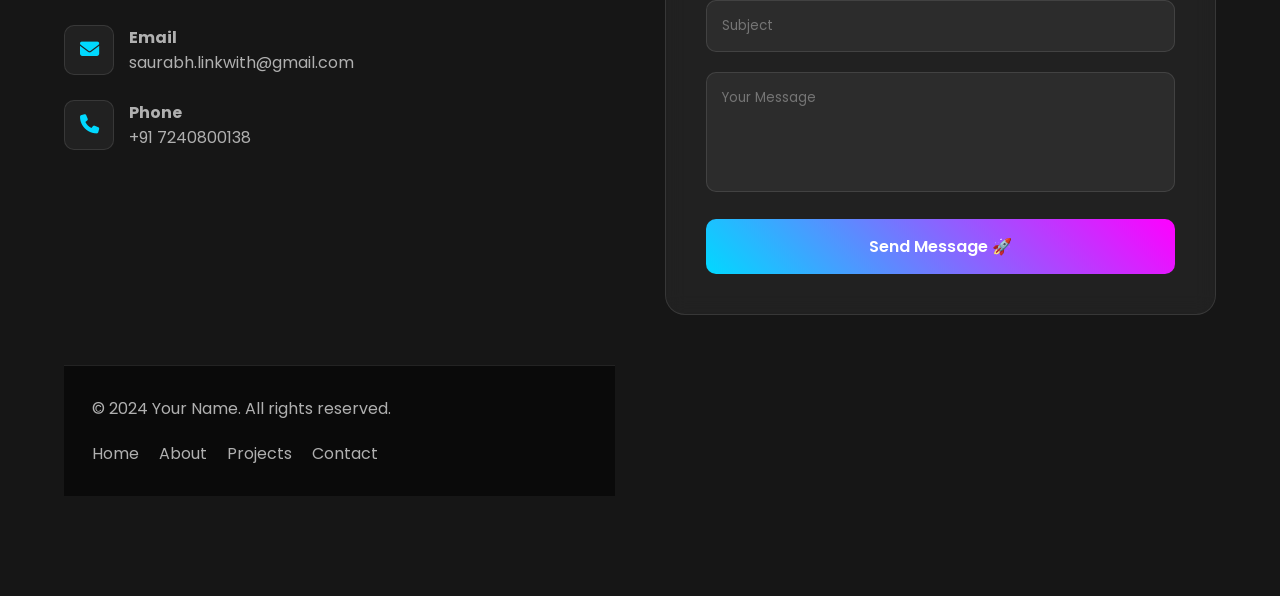
==== commit 1c5f39f0: "Update index.html" ====
--- a/index.html
+++ b/index.html
@@ -225,78 +225,105 @@
         </div>
     </section>
 
-    <!-- Contact Section -->
-    <section id="contact" class="contact reveal">
-        <h2 class="section-title">Get In Touch</h2>
-        <div class="contact-container">
-            <div class="contact-info">
-                <h3>Let's talk about everything!</h3>
-                <p style="color: var(--text-gray); margin-bottom: 30px;">
-                    Don't like forms? Send me an email directly at 
-                    <span style="color: var(--primary-color);">saurabh.linkwith@gmail.com</span>
-                </p>
-                
-                <div class="contact-item">
-                    <div class="contact-icon">
-                        <i class="fas fa-map-marker-alt"></i>
-                    </div>
-                    <div>
-                        <h4>Location</h4>
-                        <p>Bhopal, India</p>
-                    </div>
-                </div>
-
-                <div class="contact-item">
-                    <div class="contact-icon">
-                        <i class="fas fa-envelope"></i>
-                    </div>
-                    <div>
-                        <h4>Email</h4>
-                        <p>saurabh.linkwith@gmail.com</p>
-                    </div>
-                </div>
-
-                <div class="contact-item">
-                    <div class="contact-icon">
-                        <i class="fas fa-phone"></i>
-                    </div>
-                    <div>
-                        <h4>Phone</h4>
-                        <p>+91 7240800138</p>
-                    </div>
-                </div>
-            </div>
-
-         <form class="contact-form" action="https://formsubmit.co/saurabh.linkwith@gmail.com" method="POST">
-
-    <div class="form-group">
-        <input type="text" name="name" placeholder="Your Name" required>
-    </div>
-
-    <div class="form-group">
-        <input type="email" name="email" placeholder="Your Email" required>
-    </div>
-
-    <div class="form-group">
-        <input type="text" name="subject" placeholder="Subject">
-    </div>
-
-    <div class="form-group">
-        <textarea name="message" placeholder="Your Message" required></textarea>
-    </div>
-
-    <input type="hidden" name="_captcha" value="false">
-    <input type="hidden" name="_template" value="table">
-    <input type="hidden" name="_subject" value="New Portfolio Message!">
-
-    <button type="submit" class="submit-btn">
-        Send Message
-    </button>
+  <!-- Contact Section -->
+<section id="contact" class="contact reveal">
+    <h2 class="section-title">Get In Touch</h2>
+
+    <div class="contact-container">
+
+        <!-- Contact Info -->
+        <div class="contact-info">
+            <h3>Let's talk about everything!</h3>
+
+            <p style="color: var(--text-gray); margin-bottom:30px;">
+                Don't like forms? Send me an email directly at
+                <span style="color: var(--primary-color);">
+                    saurabh.linkwith@gmail.com
+                </span>
+            </p>
+
+            <div class="contact-item">
+                <div class="contact-icon">
+                    <i class="fas fa-map-marker-alt"></i>
+                </div>
+
+                <div>
+                    <h4>Location</h4>
+                    <p>Bhopal, India</p>
+                </div>
+            </div>
+
+            <div class="contact-item">
+                <div class="contact-icon">
+                    <i class="fas fa-envelope"></i>
+                </div>
+
+                <div>
+                    <h4>Email</h4>
+                    <p>saurabh.linkwith@gmail.com</p>
+                </div>
+            </div>
+
+            <div class="contact-item">
+                <div class="contact-icon">
+                    <i class="fas fa-phone"></i>
+                </div>
+
+                <div>
+                    <h4>Phone</h4>
+                    <p>+91 7240800138</p>
+                </div>
+            </div>
+        </div>
+
+
+       <!-- CONTACT SECTION -->
+<!-- CONTACT FORM -->
+<form class="contact-form"
+action="https://formsubmit.co/saurabh.linkwith@gmail.com"
+method="POST">
+
+<div class="form-group">
+<input type="text"
+name="name"
+placeholder="Your Name"
+required>
+</div>
+
+<div class="form-group">
+<input type="email"
+name="email"
+placeholder="Your Email"
+required>
+</div>
+
+<div class="form-group">
+<input type="text"
+name="subject"
+placeholder="Subject">
+</div>
+
+<div class="form-group">
+<textarea
+name="message"
+placeholder="Your Message"
+required></textarea>
+</div>
+
+<!-- FormSubmit Settings -->
+<input type="hidden" name="_captcha" value="false">
+<input type="hidden" name="_template" value="table">
+<input type="hidden" name="_subject" value="New Portfolio Message!">
+<input type="hidden" name="_autoresponse"
+value="Thanks for contacting me! I received your message.">
+
+<button type="submit" class="submit-btn">
+
+Send Message 🚀
+</button>
 
 </form>
 
-        </div>
-    </section>
 
     <!-- Footer -->
     <footer>
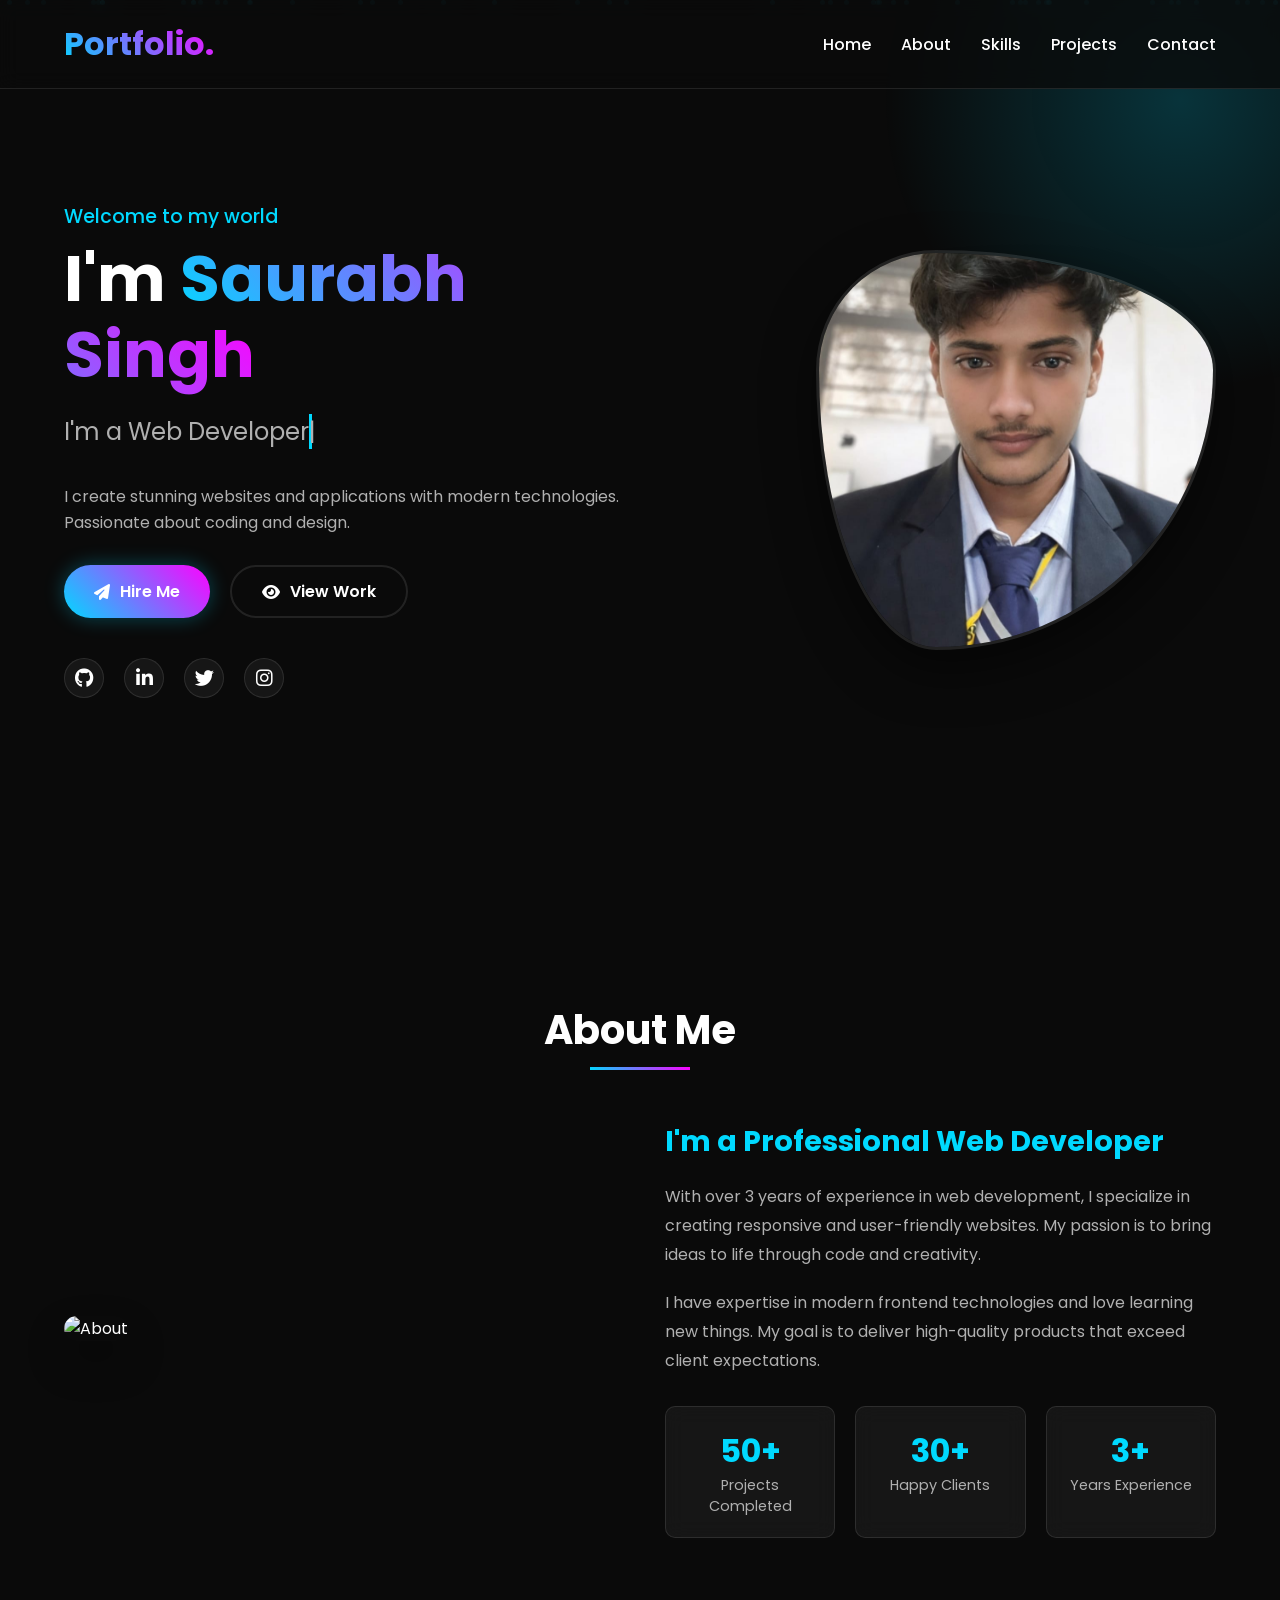
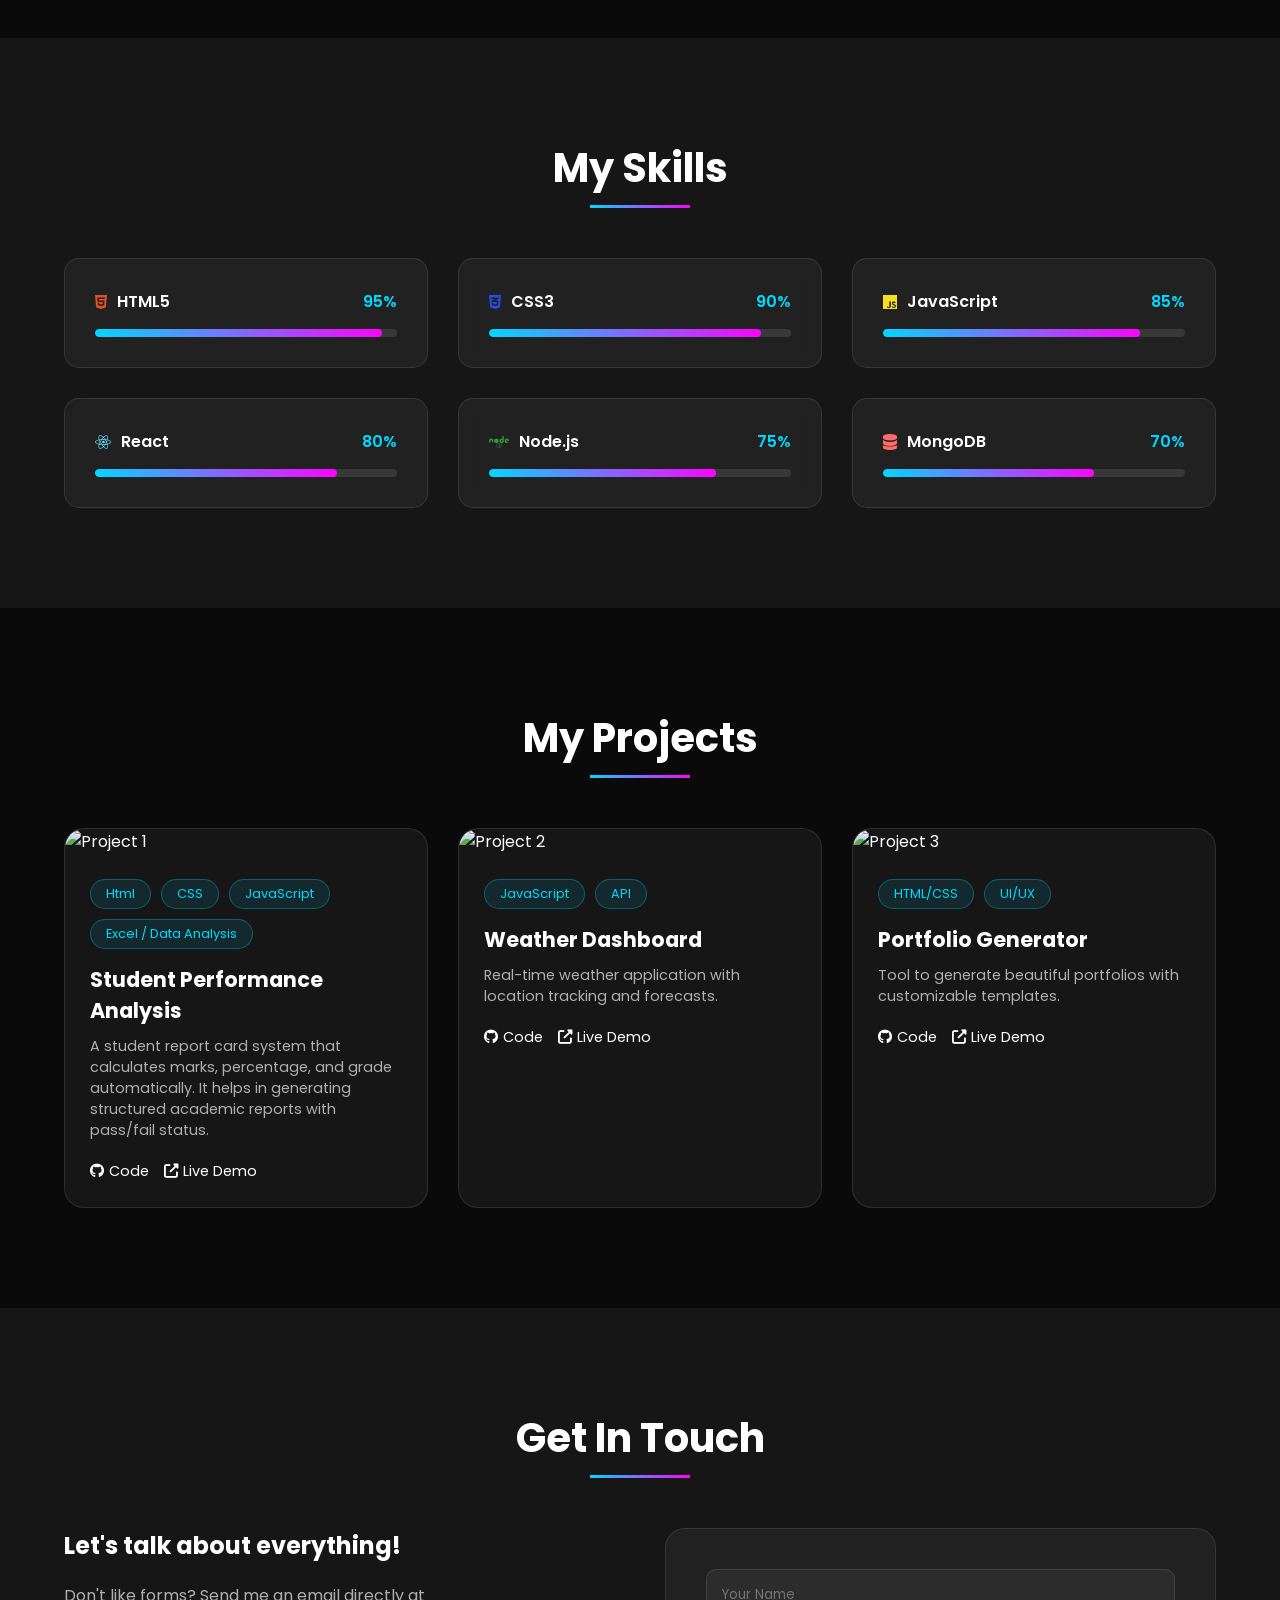
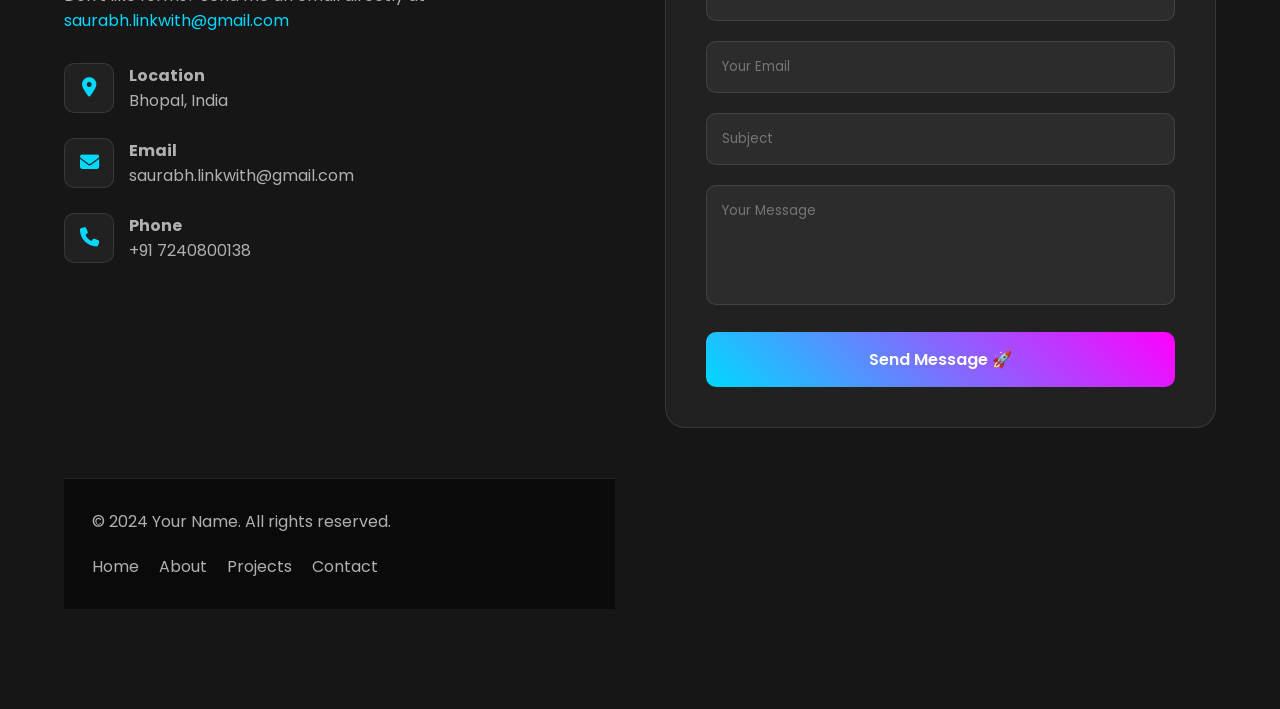
==== commit de2971c7: "Update index.html" ====
--- a/index.html
+++ b/index.html
@@ -179,13 +179,16 @@
                 <img src="https://images.unsplash.com/photo-1460925895917-afdab827c52f?w=600&h=400&fit=crop" alt="Project 1" class="project-img">
                 <div class="project-content">
                     <div class="project-tags">
-                        <span class="tag">React</span>
-                        <span class="tag">Node.js</span>
-                    </div>
-                    <h3 class="project-title">E-Commerce Platform</h3>
-                    <p class="project-desc">A full-stack e-commerce website with payment integration and admin dashboard.</p>
+                        <span class="tag">Html</span>
+                        <span class="tag">CSS</span>
+                        <span class="tag">JavaScript</span>
+                        <span class="tag">Excel / Data Analysis</span>
+                    </div>
+                    <h3 class="project-title">Student Performance Analysis</h3>
+                    <p class="project-desc">A student report card system that calculates marks, percentage, and grade automatically. 
+It helps in generating structured academic reports with pass/fail status.</p>
                     <div class="project-links">
-                        <a href="#"><i class="fab fa-github"></i> Code</a>
+                        <a href="https://github.com/Sourav-students/Student-Performance-Analysis"><i class="fab fa-github"></i> Code</a>
                         <a href="#"><i class="fas fa-external-link-alt"></i> Live Demo</a>
                     </div>
                 </div>
@@ -277,7 +280,6 @@
         </div>
 
 
-       <!-- CONTACT SECTION -->
 <!-- CONTACT FORM -->
 <form class="contact-form"
 action="https://formsubmit.co/saurabh.linkwith@gmail.com"
@@ -310,12 +312,12 @@
 required></textarea>
 </div>
 
-<!-- FormSubmit Settings -->
-<input type="hidden" name="_captcha" value="false">
-<input type="hidden" name="_template" value="table">
-<input type="hidden" name="_subject" value="New Portfolio Message!">
-<input type="hidden" name="_autoresponse"
-value="Thanks for contacting me! I received your message.">
+    <!-- FormSubmit Settings -->
+       <input type="hidden" name="_captcha" value="false">
+        <input type="hidden" name="_template" value="table">
+      <input type="hidden" name="_subject" value="New Portfolio Message!">
+        <input type="hidden" name="_autoresponse"
+       value="Thanks for contacting me! I received your message.">
 
 <button type="submit" class="submit-btn">
 
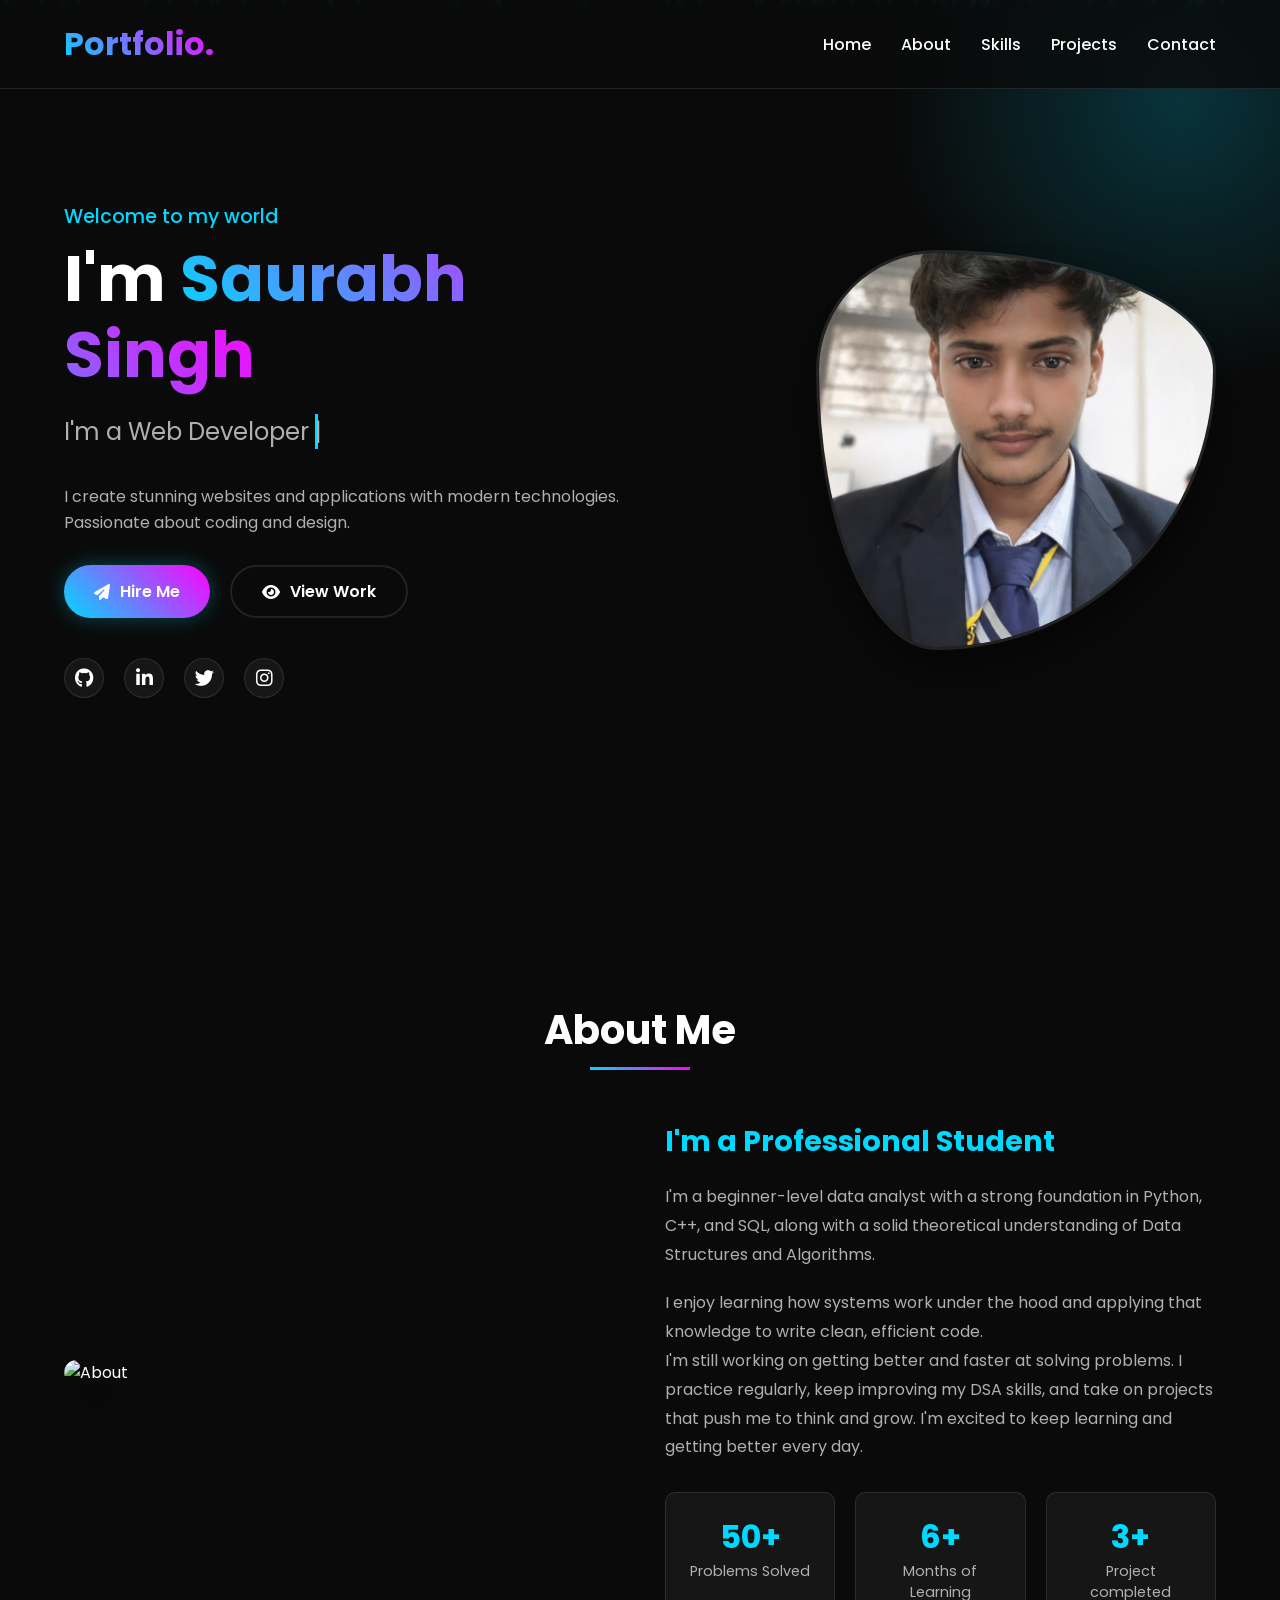
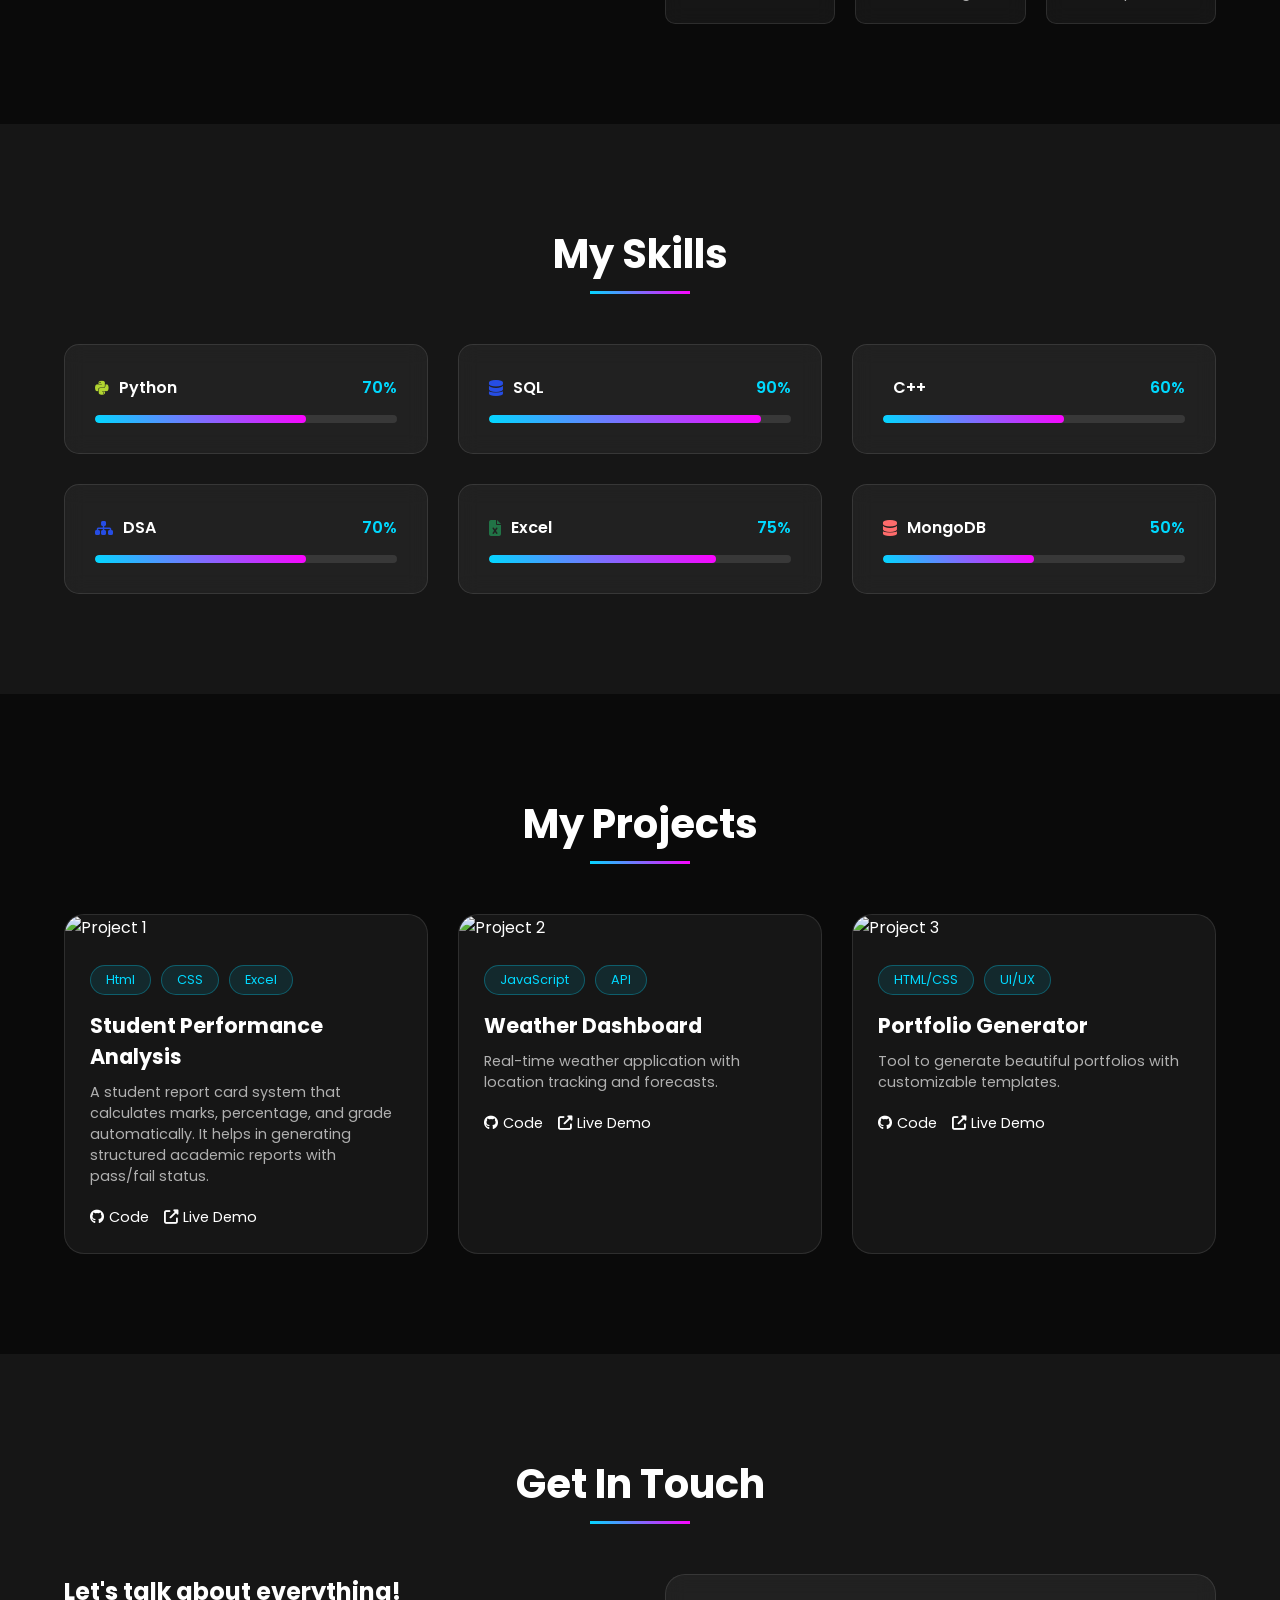
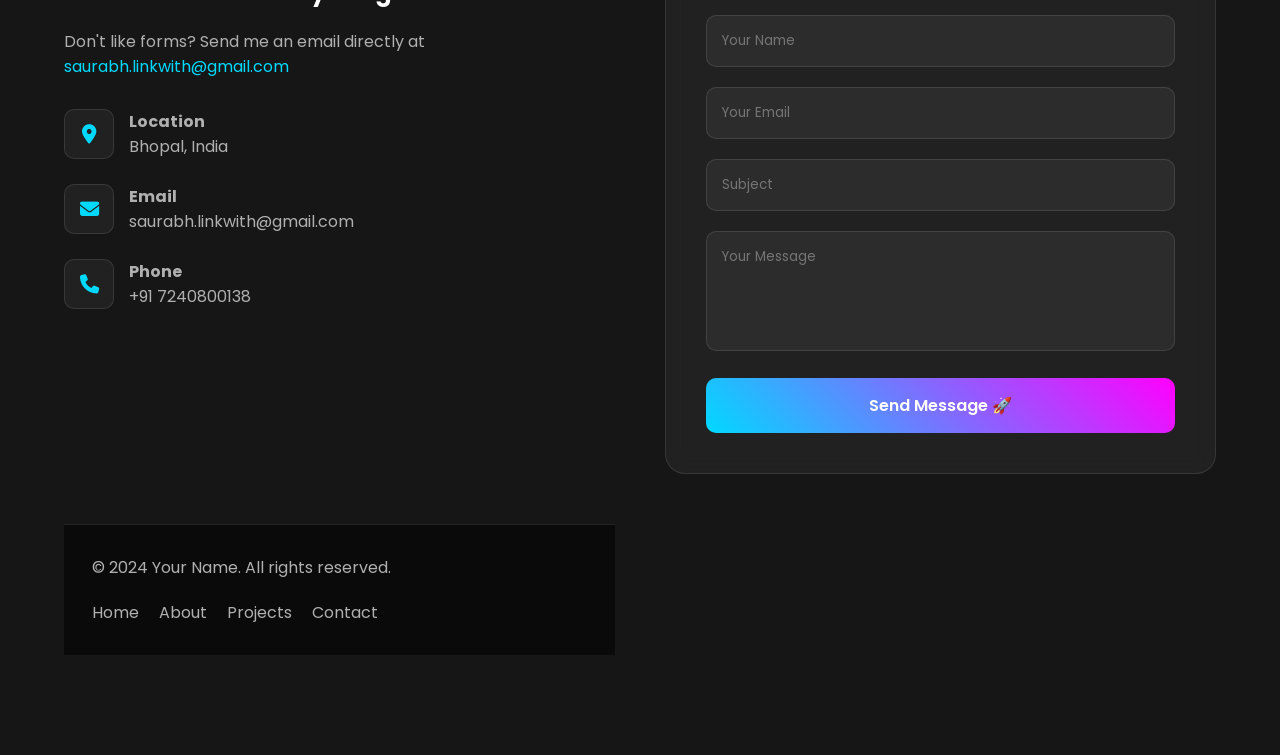
==== commit ba092a2a: "Update index.html" ====
--- a/index.html
+++ b/index.html
@@ -41,22 +41,21 @@
     <section class="hero" id="home">
         <div class="hero-content">
             <div class="hero-subtitle">Welcome to my world</div>
-            <h1 class="hero-title">I'm <span>Saurabh Singh</span></h1>
-            <div class="typing-text">
-                I'm a <span id="typing"></span><span class="cursor">|</span>
-            </div>
+      <h1 class="hero-title">I'm <span>Saurabh Singh</span></h1>     <div class="typing-text">
+                I'm a <span id="typing"></span> <span class="cursor">|</span>
+          </div>
             <p style="color: var(--text-gray); margin-bottom: 30px; line-height: 1.6;">
-                I create stunning websites and applications with modern technologies. 
+                           I create stunning websites and applications with modern technologies. 
                 Passionate about coding and design.
-            </p>
+       </p>
             <div class="hero-buttons">
                 <a href="#contact" class="btn btn-primary">
                     <i class="fas fa-paper-plane"></i> Hire Me
                 </a>
-                <a href="#projects" class="btn btn-secondary">
-                    <i class="fas fa-eye"></i> View Work
+         <a href="#projects" class="btn btn-secondary">
+                <i class="fas fa-eye"></i> View Work
                 </a>
-            </div>
+    </div>
             <div class="social-links">
                 <a href="https://github.com/Sourav-students"><i class="fab fa-github"></i></a>
                 <a href="https://www.linkedin.com/in/saurabh-singh-ab3848326?utm_source=share&utm_campaign=share_via&utm_content=profile&utm_medium=android_app"><i class="fab fa-linkedin-in"></i></a>
@@ -77,95 +76,96 @@
                 <img src="https://images.unsplash.com/photo-1498050108023-c5249f4df085?w=600&h=400&fit=crop" alt="About">
             </div>
             <div class="about-content">
-                <h3>I'm a Professional Web Developer</h3>
+                <h3>I'm a Professional Student</h3>
                 <p>
-                    With over 3 years of experience in web development, I specialize in creating 
-                    responsive and user-friendly websites. My passion is to bring ideas to life 
-                    through code and creativity.
+                    I'm a beginner-level data analyst with a strong foundation in Python, C++, and SQL, along with a solid theoretical understanding of Data Structures and Algorithms.
+                <p>
+                   I enjoy learning how systems work under the hood and applying that knowledge to write clean, efficient code.<br>
+                   I'm still working on getting better and faster at solving problems. I practice regularly, keep improving my DSA skills, and take on projects that push me to think and grow. I'm excited to keep learning and getting better every day.
                 </p>
-                <p>
-                    I have expertise in modern frontend technologies and love learning new things. 
-                    My goal is to deliver high-quality products that exceed client expectations.
-                </p>
+                
                 <div class="stats">
                     <div class="stat-item">
-                        <div class="stat-number">50+</div>
-                        <div class="stat-label">Projects Completed</div>
+                   <div class="stat-number">50+</div>
+                     <div class="stat-label">Problems Solved</div>
                     </div>
                     <div class="stat-item">
-                        <div class="stat-number">30+</div>
-                        <div class="stat-label">Happy Clients</div>
+                        <div class="stat-number">6+</div>
+                        <div class="stat-label">Months of Learning</div>
                     </div>
                     <div class="stat-item">
                         <div class="stat-number">3+</div>
-                        <div class="stat-label">Years Experience</div>
-                    </div>
-                </div>
+            <div class="stat-label">Project completed</div>
+            </div>
+             </div>
             </div>
         </div>
     </section>
 
-    <!-- Skills Section -->
+    <!-- Skill Section -->
     <section id="skills" class="skills reveal">
         <h2 class="section-title">My Skills</h2>
         <div class="skills-container">
             <div class="skill-card">
-                <div class="skill-header">
-                    <span class="skill-name"><i class="fab fa-html5" style="color: #e34f26;"></i> HTML5</span>
-                    <span class="skill-percent">95%</span>
+          <div class="skill-header">
+            <span class="skill-name"><i class="fab fa-python" style="color: #b1d431;"></i> Python</span>
+                    <span class="skill-percent">70%</span>
+                </div>
+          <div class="skill-bar">
+                    <div class="skill-progress" data-width="70"></div>
+                </div>
+            </div>
+
+            <div class="skill-card">
+                <div class="skill-header">
+          <span class="skill-name"><i class="fas fa-database" style="color: #264de4;"></i> SQL</span>
+                    <span class="skill-percent">90%</span>
+                </div>
+           <div class="skill-bar">
+                    <div class="skill-progress" data-width="90"></div>
+                </div>
+            </div>
+
+            <div class="skill-card">
+                <div class="skill-header">
+                    <link rel="stylesheet" href="https://cdn.jsdelivr.net/gh/devicons/devicon@latest/devicon.min.css">
+                   
+                    <span class="skill-name"> <i class="devicon-cplusplus-plain colored"></i>C++</span>
+          <span class="skill-percent">60%</span>
                 </div>
                 <div class="skill-bar">
-                    <div class="skill-progress" data-width="95"></div>
-                </div>
-            </div>
-
-            <div class="skill-card">
-                <div class="skill-header">
-                    <span class="skill-name"><i class="fab fa-css3-alt" style="color: #264de4;"></i> CSS3</span>
-                    <span class="skill-percent">90%</span>
-                </div>
-                <div class="skill-bar">
-                    <div class="skill-progress" data-width="90"></div>
-                </div>
-            </div>
-
-            <div class="skill-card">
-                <div class="skill-header">
-                    <span class="skill-name"><i class="fab fa-js" style="color: #f7df1e;"></i> JavaScript</span>
-                    <span class="skill-percent">85%</span>
-                </div>
-                <div class="skill-bar">
-                    <div class="skill-progress" data-width="85"></div>
-                </div>
-            </div>
-
-            <div class="skill-card">
-                <div class="skill-header">
-                    <span class="skill-name"><i class="fab fa-react" style="color: #61dafb;"></i> React</span>
-                    <span class="skill-percent">80%</span>
-                </div>
-                <div class="skill-bar">
-                    <div class="skill-progress" data-width="80"></div>
-                </div>
-            </div>
-
-            <div class="skill-card">
-                <div class="skill-header">
-                    <span class="skill-name"><i class="fab fa-node" style="color: #339933;"></i> Node.js</span>
-                    <span class="skill-percent">75%</span>
-                </div>
-                <div class="skill-bar">
-                    <div class="skill-progress" data-width="75"></div>
-                </div>
-            </div>
-
-            <div class="skill-card">
-                <div class="skill-header">
-                    <span class="skill-name"><i class="fas fa-database" style="color: #ff6b6b;"></i> MongoDB</span>
-                    <span class="skill-percent">70%</span>
+             <div class="skill-progress" data-width="60"></div>
+                </div>
+            </div>
+
+            <div class="skill-card">
+                <div class="skill-header">
+    
+                    <span class="skill-name"><i class="fas fa-sitemap" style="color: #264de4;"></i></i> DSA</span>
+       <span class="skill-percent">70%</span>
                 </div>
                 <div class="skill-bar">
                     <div class="skill-progress" data-width="70"></div>
+                </div>
+            </div>
+
+            <div class="skill-card">
+                <div class="skill-header">
+             <span class="skill-name"><i class="fas fa-file-excel" style="color: #217346;"></i> Excel</span>
+                    <span class="skill-percent">75%</span>
+                </div>
+         <div class="skill-bar">
+                    <div class="skill-progress" data-width="75"></div>
+                </div>
+            </div>
+
+            <div class="skill-card">
+                <div class="skill-header">
+                <span class="skill-name"><i class="fas fa-database" style="color: #ff6b6b;"></i> MongoDB</span>
+                    <span class="skill-percent">50%</span>
+         </div>
+                <div class="skill-bar">
+                    <div class="skill-progress" data-width="50"></div>
                 </div>
             </div>
         </div>
@@ -175,14 +175,14 @@
     <section id="projects" class="reveal">
         <h2 class="section-title">My Projects</h2>
         <div class="projects-grid">
-            <div class="project-card">
+        <div class="project-card">
                 <img src="https://images.unsplash.com/photo-1460925895917-afdab827c52f?w=600&h=400&fit=crop" alt="Project 1" class="project-img">
                 <div class="project-content">
                     <div class="project-tags">
-                        <span class="tag">Html</span>
-                        <span class="tag">CSS</span>
-                        <span class="tag">JavaScript</span>
-                        <span class="tag">Excel / Data Analysis</span>
+            <span class="tag">Html</span>
+            <span class="tag">CSS</span>
+                       
+                     <span class="tag">Excel </span>
                     </div>
                     <h3 class="project-title">Student Performance Analysis</h3>
                     <p class="project-desc">A student report card system that calculates marks, percentage, and grade automatically. 
@@ -199,30 +199,31 @@
                 <div class="project-content">
                     <div class="project-tags">
                         <span class="tag">JavaScript</span>
-                        <span class="tag">API</span>
-                    </div>
-                    <h3 class="project-title">Weather Dashboard</h3>
+                      <span class="tag">API</span>
+                    </div>
+                
+            <h3 class="project-title">Weather Dashboard</h3>
                     <p class="project-desc">Real-time weather application with location tracking and forecasts.</p>
                     <div class="project-links">
                         <a href="#"><i class="fab fa-github"></i> Code</a>
-                        <a href="#"><i class="fas fa-external-link-alt"></i> Live Demo</a>
-                    </div>
-                </div>
+                 <a href="#"><i class="fas fa-external-link-alt"></i> Live Demo</a>
+                    </div>
+          </div>
             </div>
 
             <div class="project-card">
                 <img src="https://images.unsplash.com/photo-1555421689-d68471e189f2?w=600&h=400&fit=crop" alt="Project 3" class="project-img">
                 <div class="project-content">
                     <div class="project-tags">
-                        <span class="tag">HTML/CSS</span>
+                  <span class="tag">HTML/CSS</span>
                         <span class="tag">UI/UX</span>
                     </div>
                     <h3 class="project-title">Portfolio Generator</h3>
-                    <p class="project-desc">Tool to generate beautiful portfolios with customizable templates.</p>
+              <p class="project-desc">Tool to generate beautiful portfolios with customizable templates.</p>
                     <div class="project-links">
                         <a href="#"><i class="fab fa-github"></i> Code</a>
-                        <a href="#"><i class="fas fa-external-link-alt"></i> Live Demo</a>
-                    </div>
+          <a href="#"><i class="fas fa-external-link-alt"></i> Live Demo</a>
+               </div>
                 </div>
             </div>
         </div>
@@ -237,7 +238,6 @@
         <!-- Contact Info -->
         <div class="contact-info">
             <h3>Let's talk about everything!</h3>
-
             <p style="color: var(--text-gray); margin-bottom:30px;">
                 Don't like forms? Send me an email directly at
                 <span style="color: var(--primary-color);">
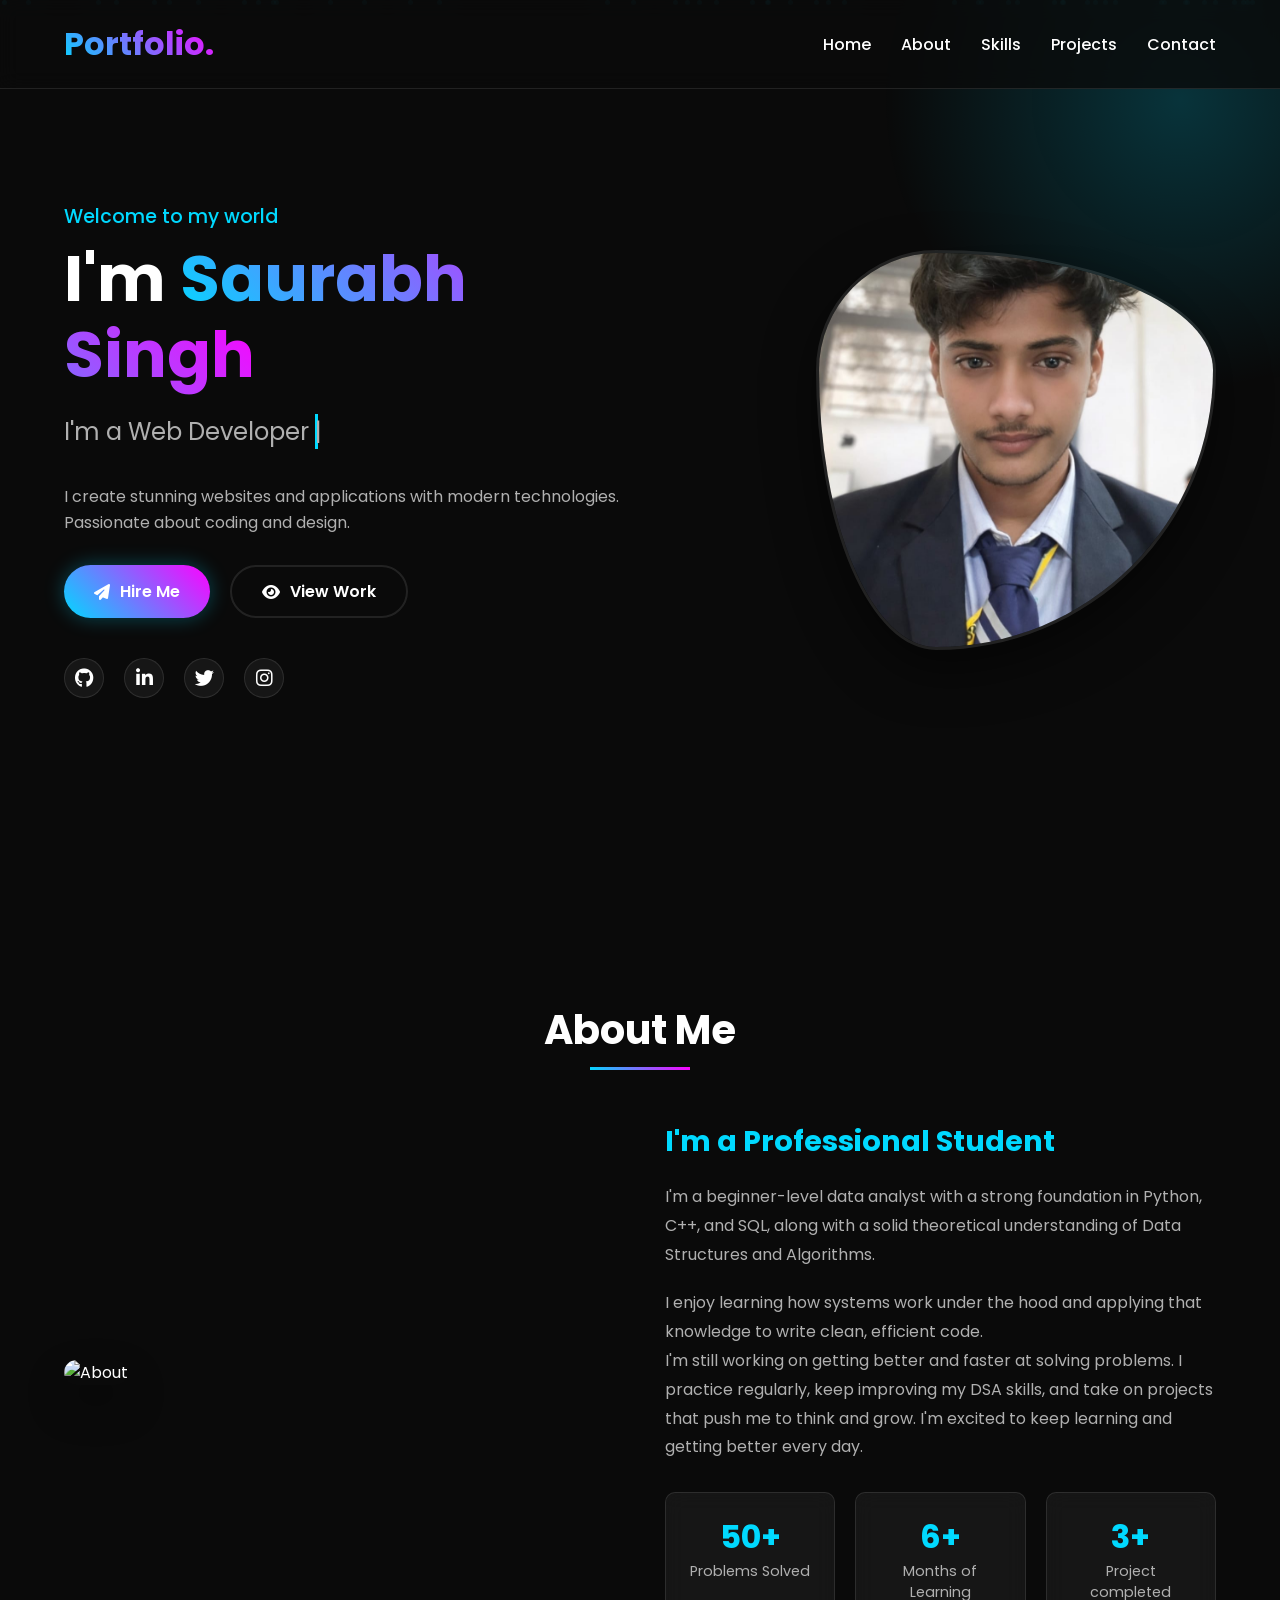
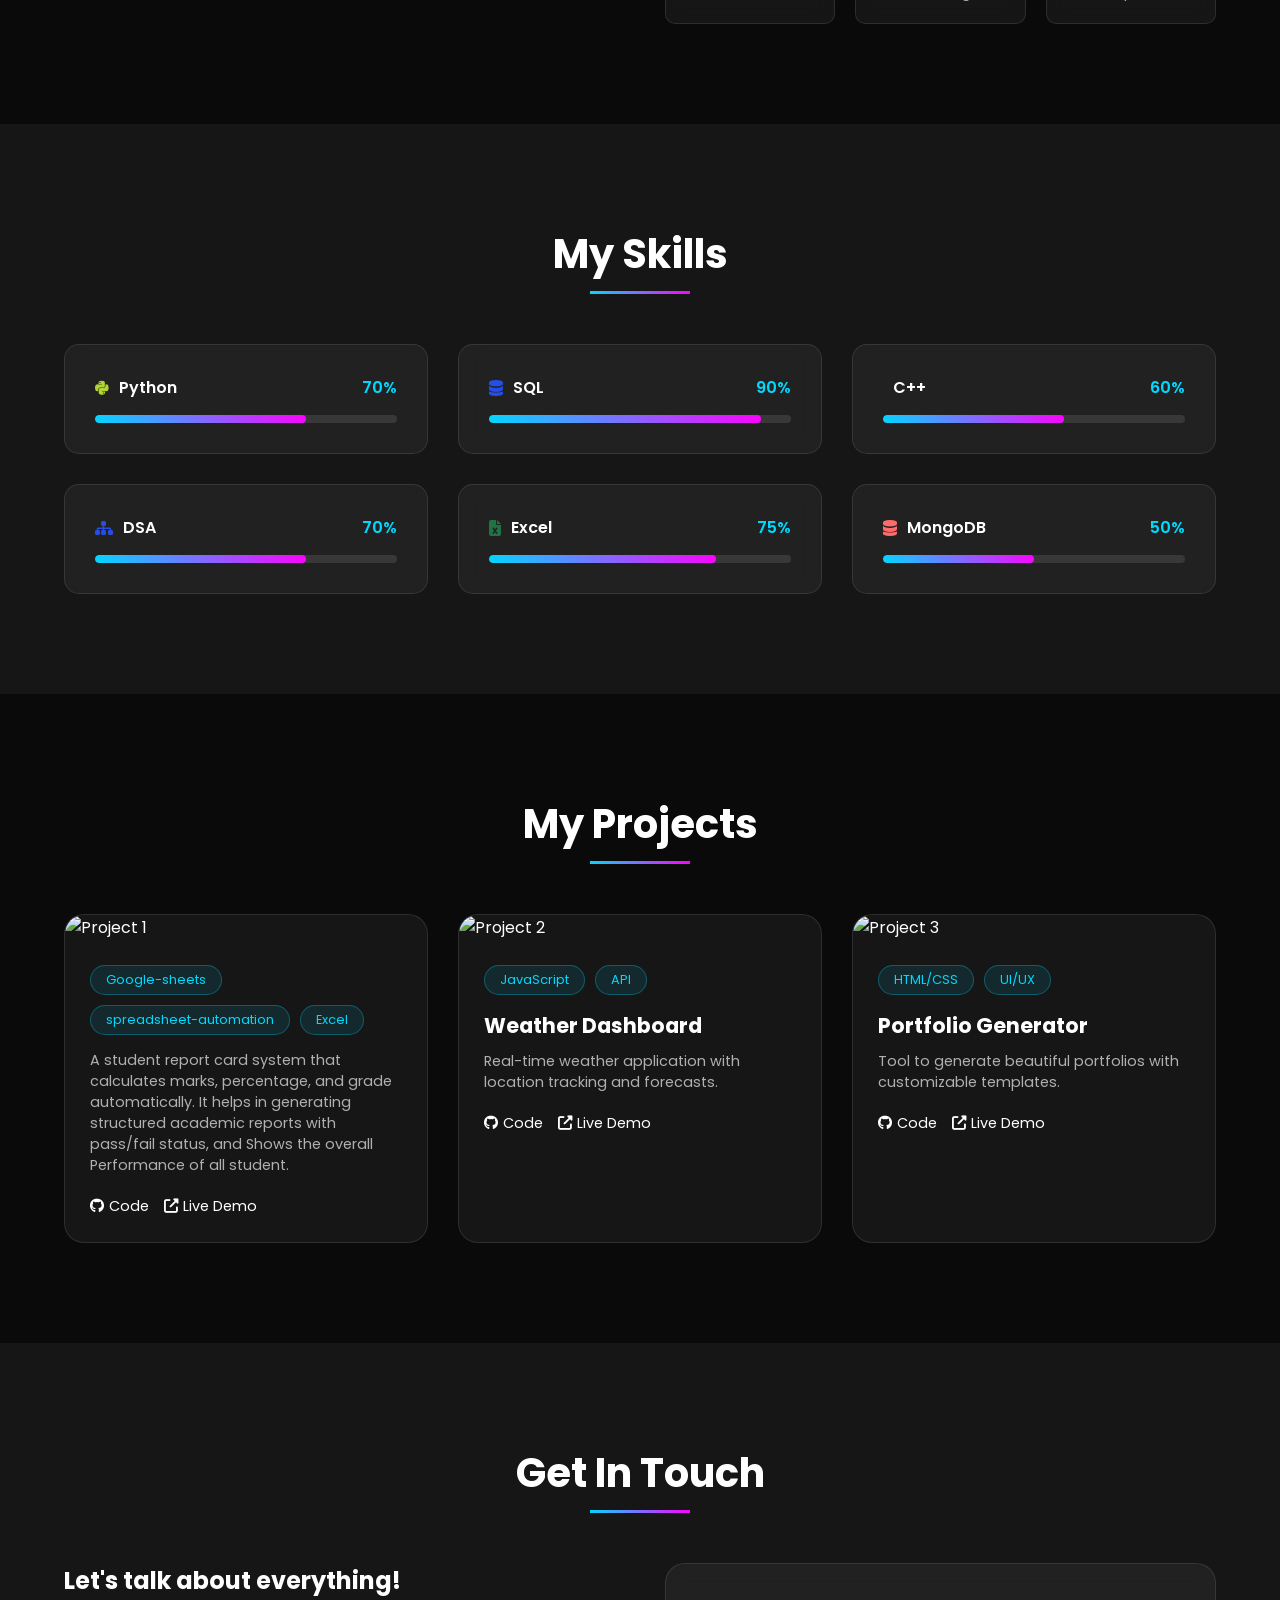
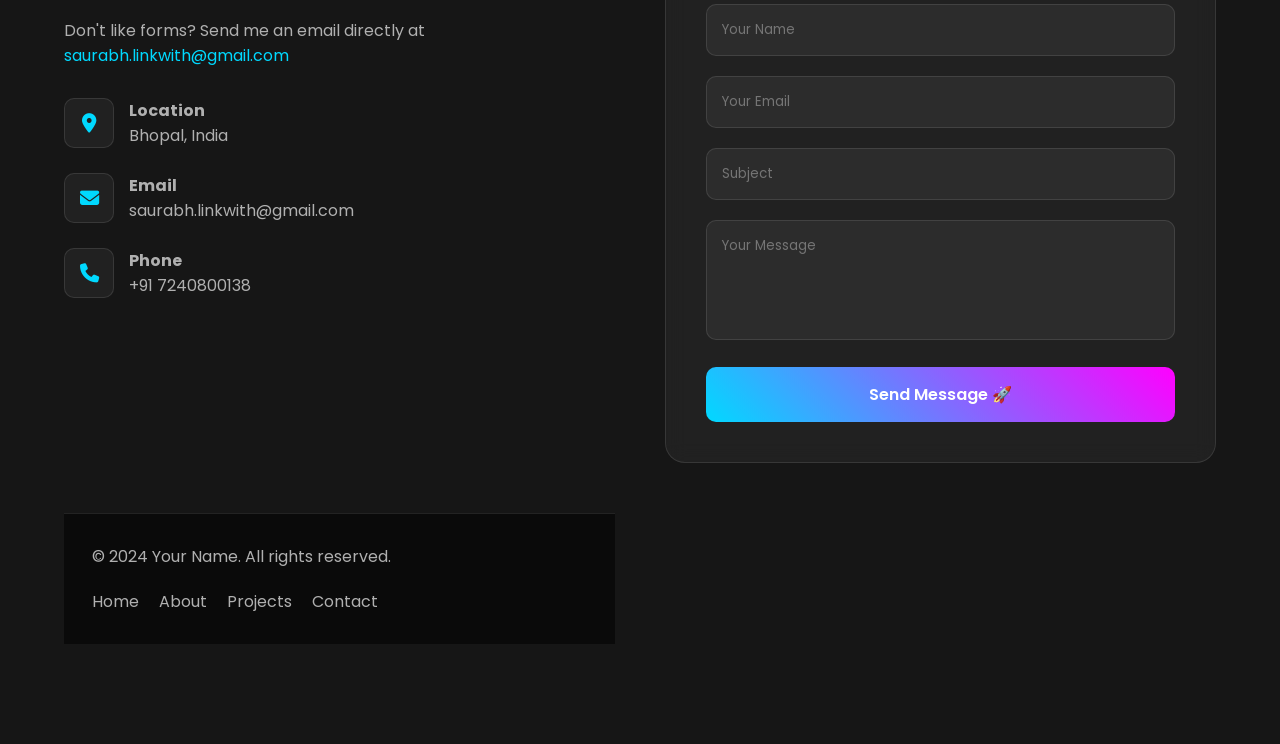
==== commit 492f6c0a: "Update index.html" ====
--- a/index.html
+++ b/index.html
@@ -179,16 +179,16 @@
                 <img src="https://images.unsplash.com/photo-1460925895917-afdab827c52f?w=600&h=400&fit=crop" alt="Project 1" class="project-img">
                 <div class="project-content">
                     <div class="project-tags">
-            <span class="tag">Html</span>
-            <span class="tag">CSS</span>
+            <span class="tag">Google-sheets</span>
+            <span class="tag">spreadsheet-automation</span>
                        
                      <span class="tag">Excel </span>
                     </div>
-                    <h3 class="project-title">Student Performance Analysis</h3>
+                    <h3 class="project-title"></h3>
                     <p class="project-desc">A student report card system that calculates marks, percentage, and grade automatically. 
-It helps in generating structured academic reports with pass/fail status.</p>
+It helps in generating structured academic reports with pass/fail status, and Shows the overall Performance of all student.</p>
                     <div class="project-links">
-                        <a href="https://github.com/Sourav-students/Student-Performance-Analysis"><i class="fab fa-github"></i> Code</a>
+                        <a href="https://github.com/Sourav-students/Automated-report-card-Google-sheets."><i class="fab fa-github"></i> Code</a>
                         <a href="#"><i class="fas fa-external-link-alt"></i> Live Demo</a>
                     </div>
                 </div>
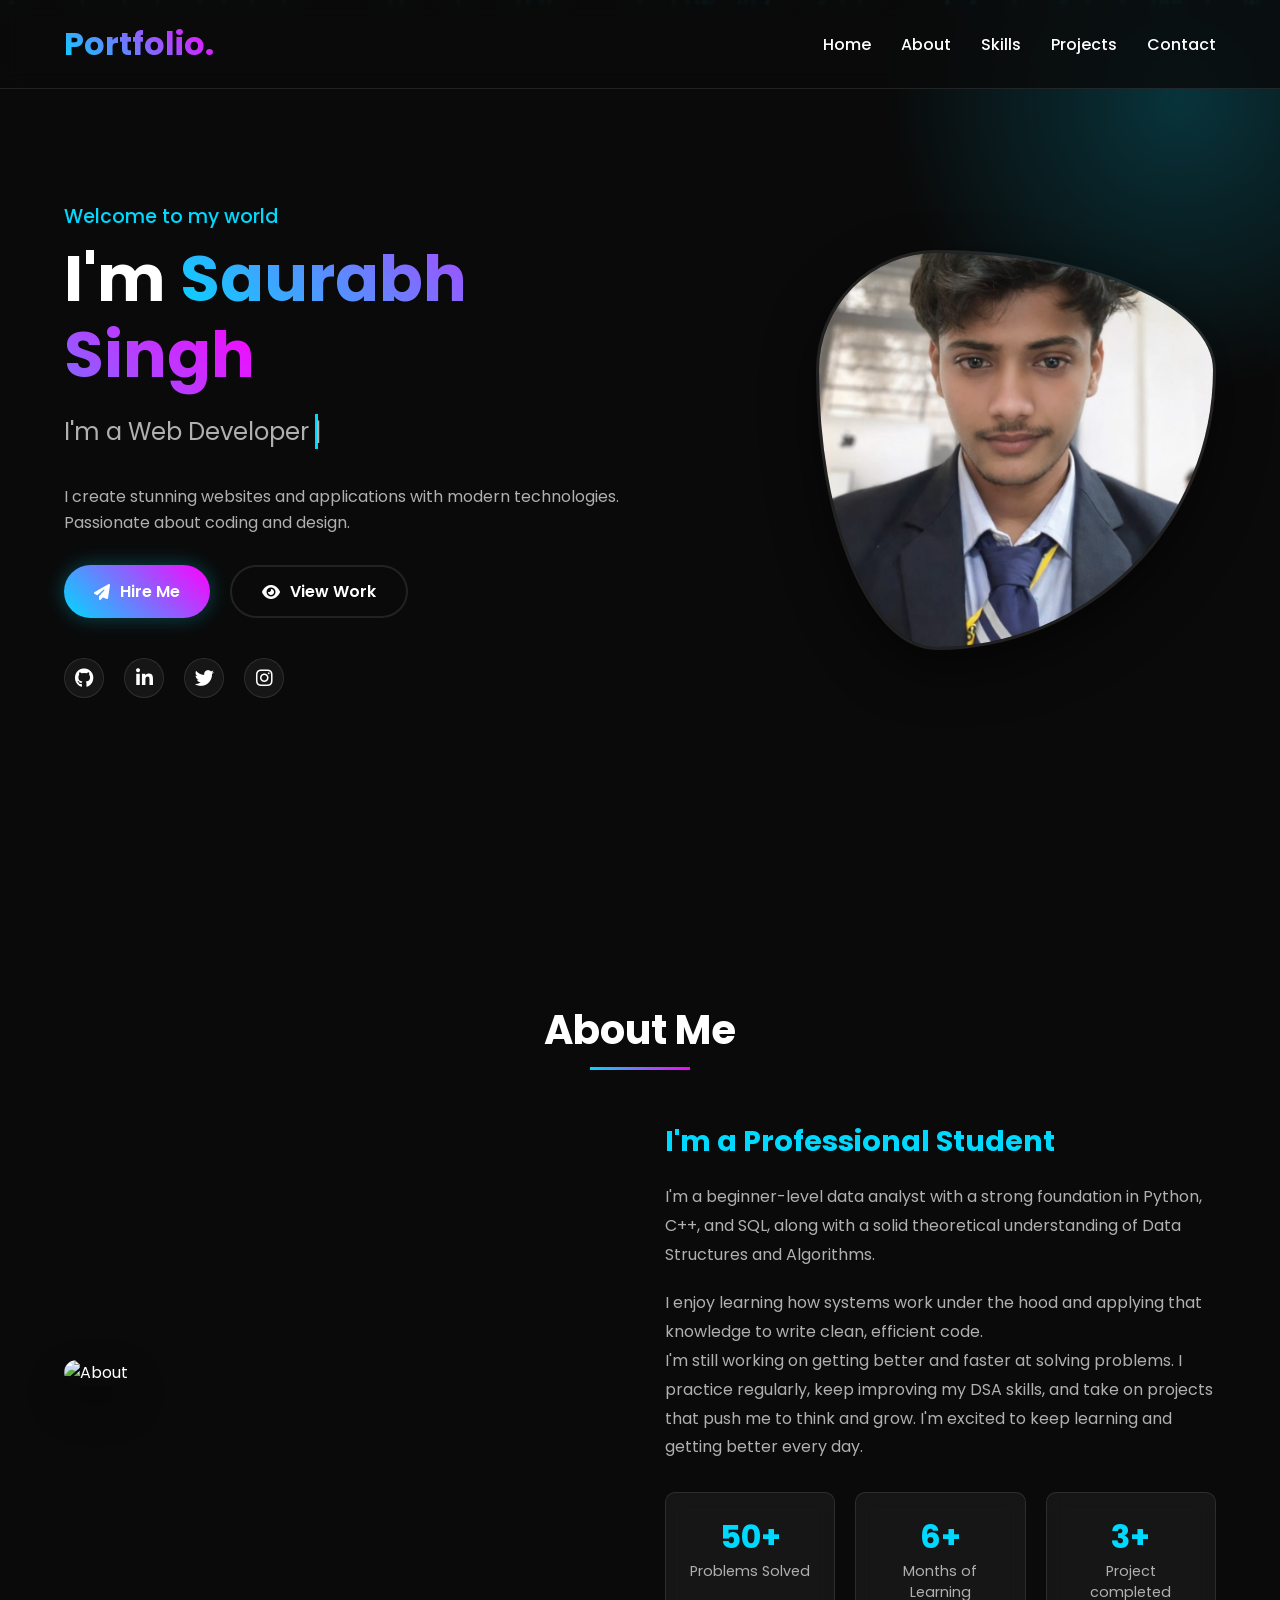
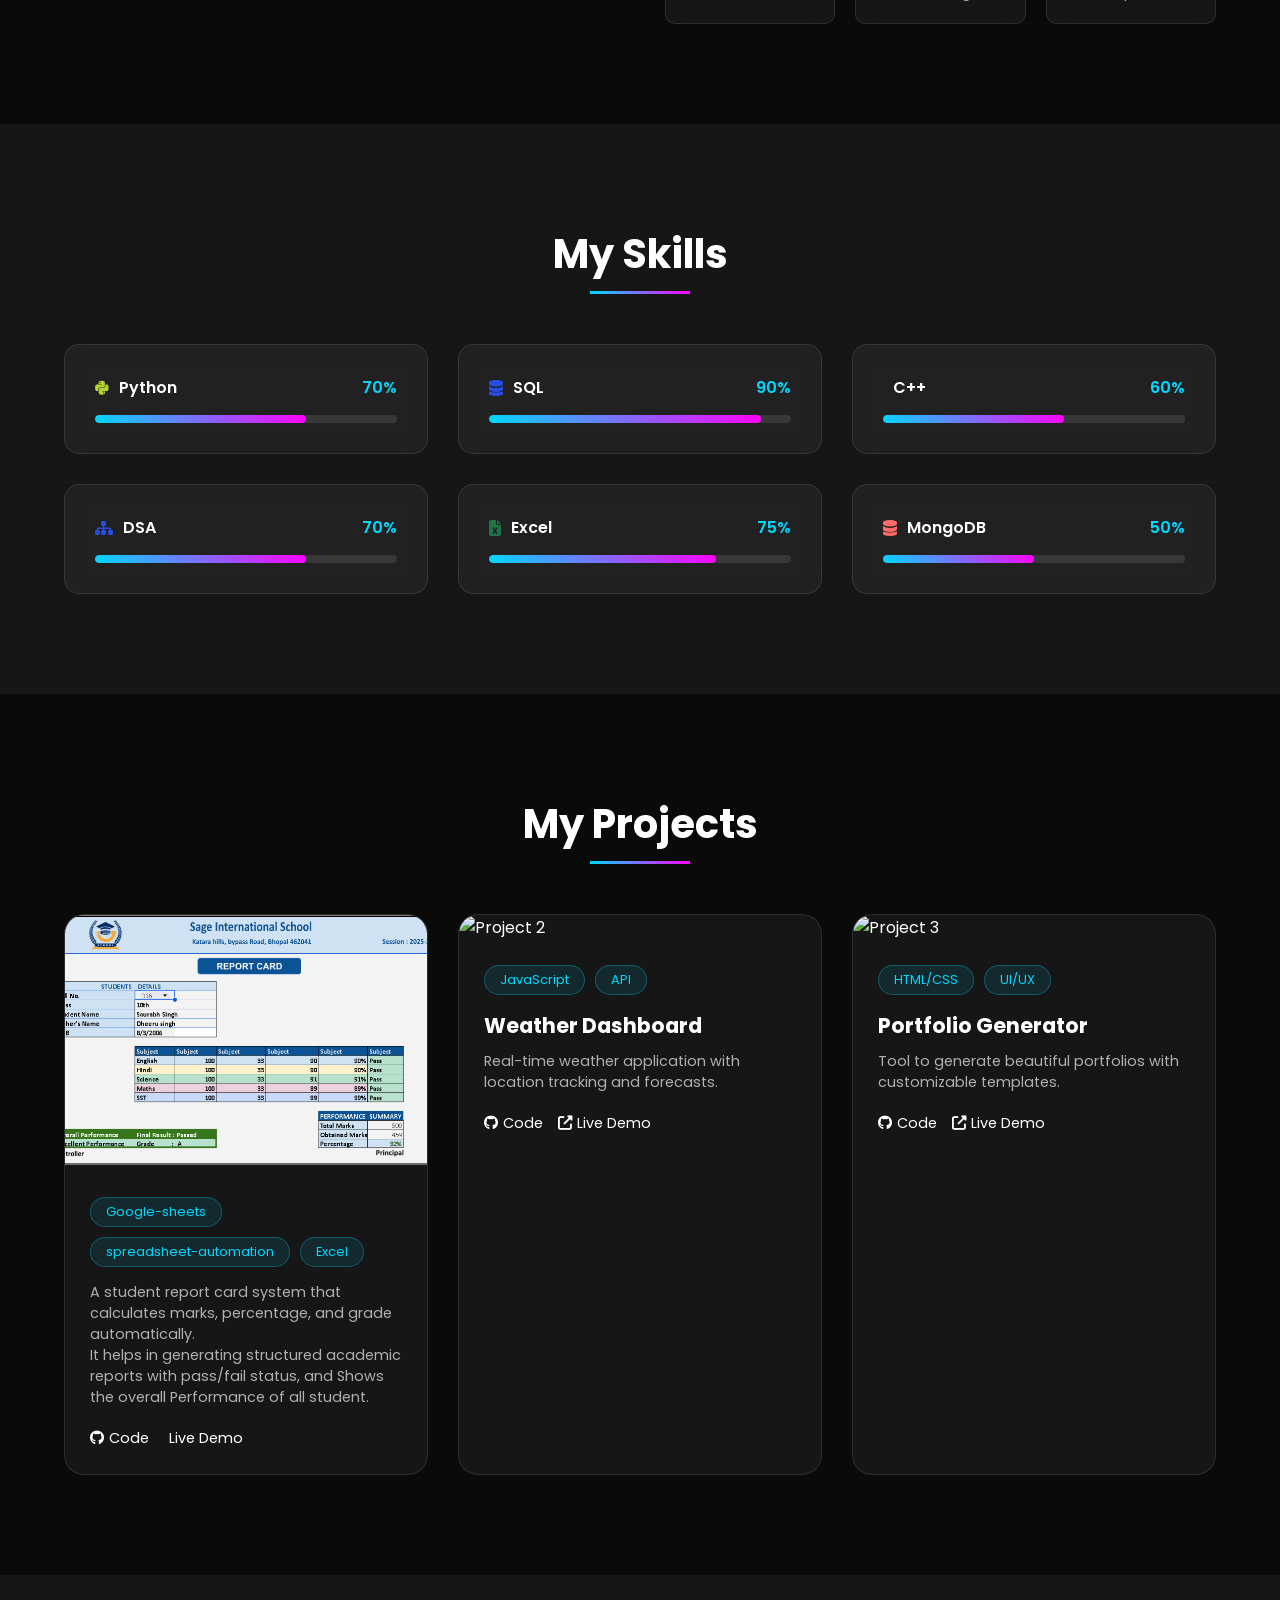
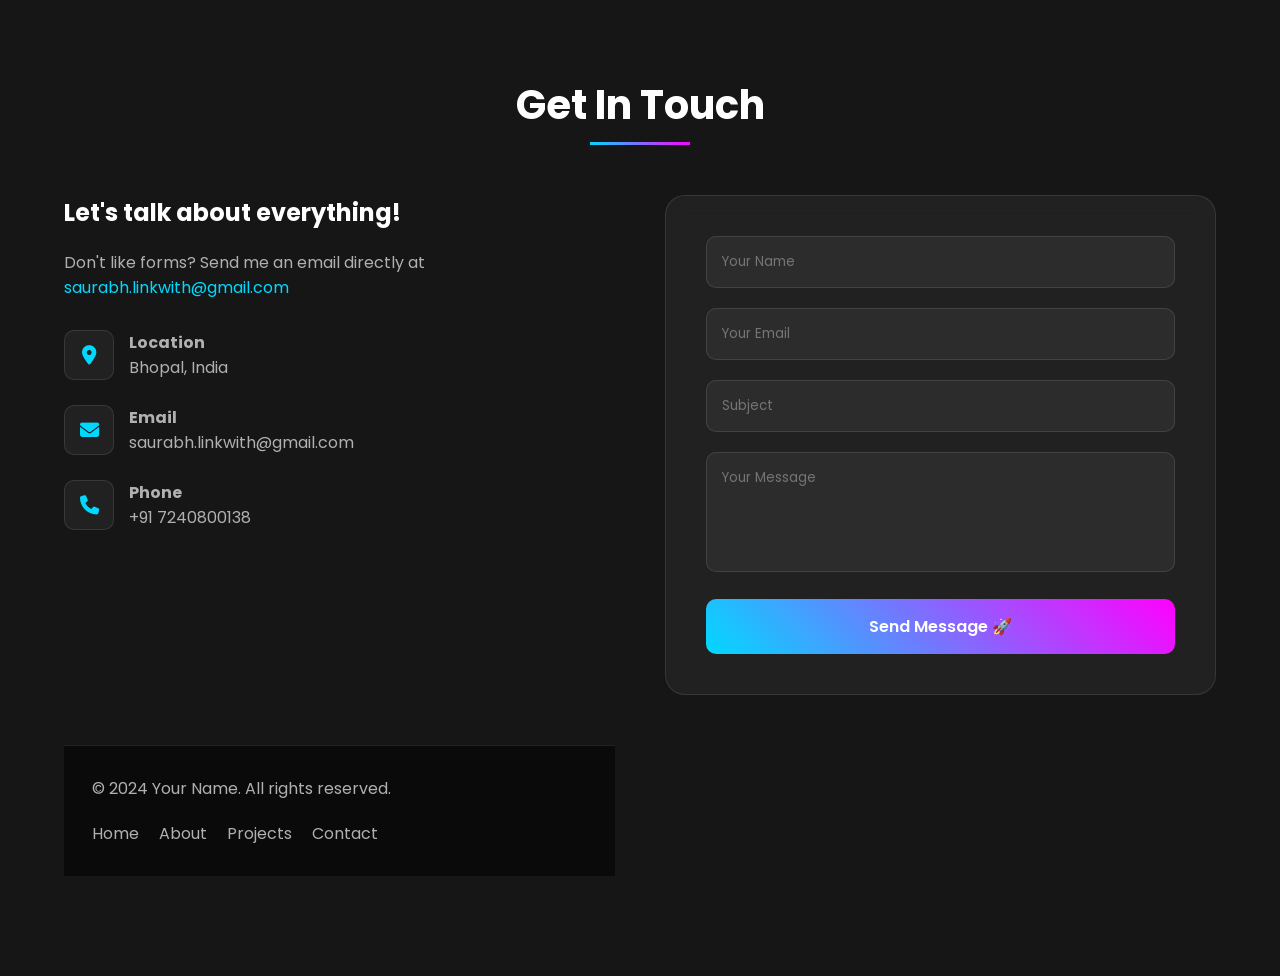
==== commit 481fea0f: "Uodated" ====
--- a/index.html
+++ b/index.html
@@ -176,7 +176,7 @@
         <h2 class="section-title">My Projects</h2>
         <div class="projects-grid">
         <div class="project-card">
-                <img src="https://images.unsplash.com/photo-1460925895917-afdab827c52f?w=600&h=400&fit=crop" alt="Project 1" class="project-img">
+                <img src="Screenshot 2026-10-03 192959.png" alt="Project 1" class="project-img">
                 <div class="project-content">
                     <div class="project-tags">
             <span class="tag">Google-sheets</span>
@@ -185,11 +185,11 @@
                      <span class="tag">Excel </span>
                     </div>
                     <h3 class="project-title"></h3>
-                    <p class="project-desc">A student report card system that calculates marks, percentage, and grade automatically. 
+                    <p class="project-desc">A student report card system that calculates marks, percentage, and grade automatically.<br> 
 It helps in generating structured academic reports with pass/fail status, and Shows the overall Performance of all student.</p>
                     <div class="project-links">
                         <a href="https://github.com/Sourav-students/Automated-report-card-Google-sheets."><i class="fab fa-github"></i> Code</a>
-                        <a href="#"><i class="fas fa-external-link-alt"></i> Live Demo</a>
+                        <a href="https://docs.google.com/spreadsheets/d/1daMUfReG1Redlrg3SxOfKalU1FJn7yN_dONcUEFk42o/edit?gid=1367558396#gid=1367558396"><i class="fas fa-googlesheet"></i> Live Demo</a>
                     </div>
                 </div>
             </div>
--- a/style.css
+++ b/style.css
@@ -371,11 +371,11 @@
 
         .stat-item {
             text-align: center;
-            padding: 20px;
+           padding: 20px;
             background: var(--glass-bg);
             border: 1px solid var(--glass-border);
             border-radius: 10px;
-            backdrop-filter: blur(10px);
+          backdrop-filter: blur(10px);
         }
 
         .stat-number {
